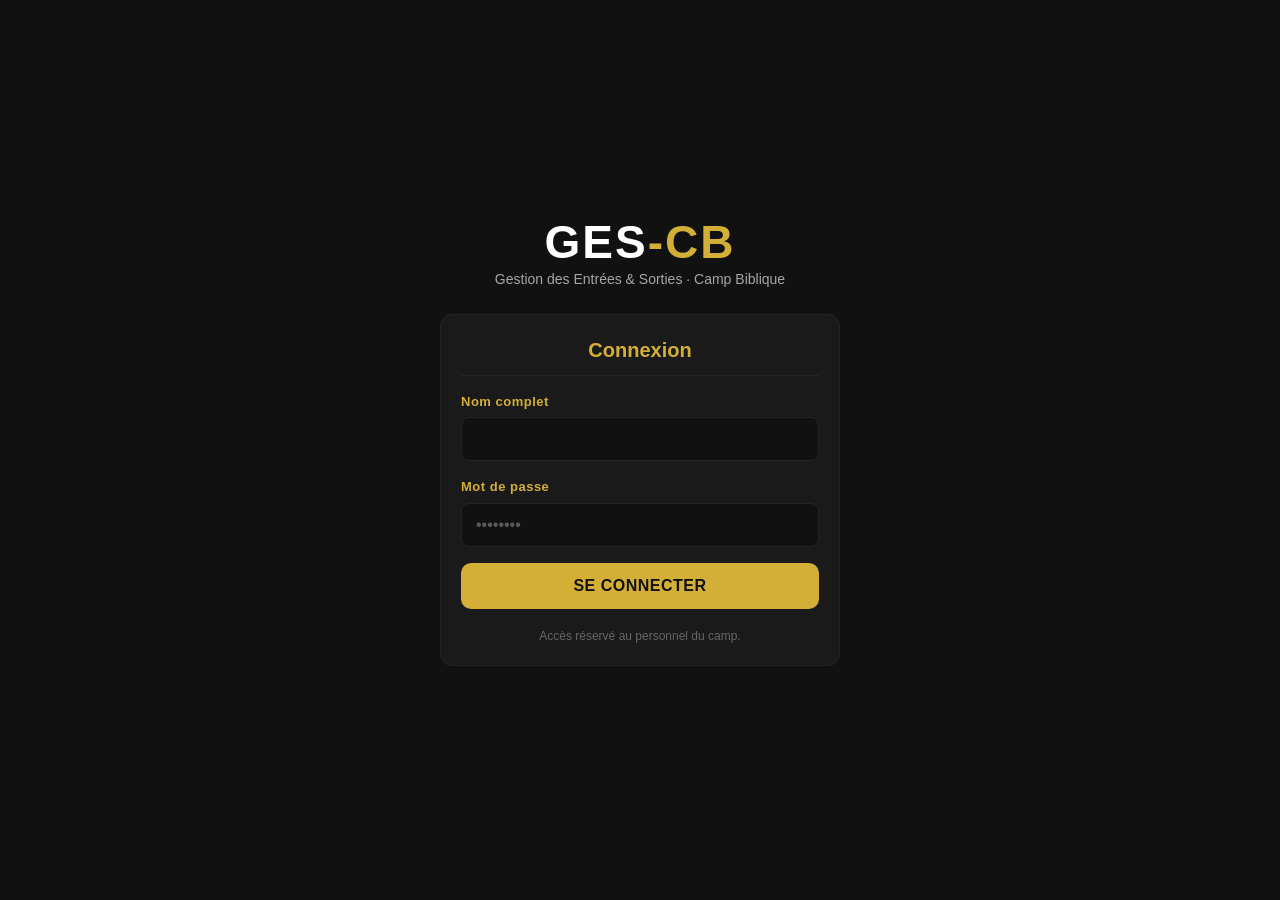
==== index.html @ 9dfbccb9 "first commit" ====
<!DOCTYPE html>
<html lang="fr">
<head>
  <meta charset="UTF-8" />
  <meta name="viewport" content="width=device-width, initial-scale=1.0" />
  <title>Connexion · GES-CB</title>
  <link rel="stylesheet" href="css/style.css" />
  <link rel="stylesheet" href="css/components.css" />
  <link rel="stylesheet" href="css/responsive.css" />
</head>
<body>
  <div class="page-connexion">
    <div class="logo">
      <div class="sigle">GES<span>-CB</span></div>
      <div class="sous-titre">Gestion des Entrées &amp; Sorties · Camp Biblique</div>
    </div>

    <div class="carte" style="width: min(94vw, 400px);">
      <h2 style="text-align:center;">Connexion</h2>

      <form id="form-connexion" autocomplete="off">
        <div class="form-groupe">
          <label class="champ-label" for="champ-nom">Nom complet</label>
          <input type="text" id="champ-nom" required />
        </div>

        <div class="form-groupe">
          <label class="champ-label" for="champ-mdp">Mot de passe</label>
          <input type="password" id="champ-mdp" placeholder="••••••••" required />
        </div>

        <button type="submit" class="btn">Se connecter</button>
      </form>

      <p id="msg-erreur" style="display:none; color:#FF8A8A; text-align:center; margin-top:12px; font-weight:700;">
        Nom ou mot de passe incorrect.
      </p>

      <p style="margin-top:18px; font-size:12px; color:#666; text-align:center;">
        Accès réservé au personnel du camp.
      </p>
    </div>
  </div>

  <script src="js/db.js"></script>
  <script src="js/auth.js"></script>
  <script src="js/ui.js"></script>
  <script>
    (function () {
      // Si deja connecte, aller direct au menu
      if (DB.estConnecte()) {
        window.location.replace("accueil.html");
        return;
      }

      document.getElementById("form-connexion").addEventListener("submit", function (e) {
        e.preventDefault();
        const nom = document.getElementById("champ-nom").value.trim();
        const mdp = document.getElementById("champ-mdp").value;

        const compte = AUTH.essayerConnexion(nom, mdp);
        if (compte) {
          window.location.replace("accueil.html");
        } else {
          document.getElementById("msg-erreur").style.display = "block";
          UI.toast("Nom ou mot de passe incorrect.", "erreur");
          UI.bip(false);
        }
      });
    })();
  </script>
</body>
</html>
---- css/style.css ----
:root {
  --noir: #111111;
  --noir-2: #1A1A1A;
  --noir-3: #242424;
  --or: #D4AF37;
  --or-fonce: #C5A059;
  --blanc: #FFFFFF;
  --texte: #F8F9FA;
  --texte-muet: #A6A6A6;
  --vert: #27AE60;
  --rouge: #E74C3C;
  --orange: #E67E22;
  --danger-bg: #3A1414;
}

* {
  margin: 0;
  padding: 0;
  box-sizing: border-box;
}

html, body {
  height: 100%;
}

body {
  font-family: "Segoe UI", "Roboto", Arial, sans-serif;
  background: var(--noir);
  color: var(--texte);
  min-height: 100vh;
  line-height: 1.5;
}

/* FLASH ECRAN POUR VALIDATION (idee 4) */
body.flash-sortie::after {
  content: "";
  position: fixed;
  inset: 0;
  background: rgba(39, 174, 96, 0.25);
  pointer-events: none;
  animation: flashFade 0.6s ease-out forwards;
  z-index: 9999;
}

body.flash-retour::after {
  content: "";
  position: fixed;
  inset: 0;
  background: rgba(231, 76, 60, 0.25);
  pointer-events: none;
  animation: flashFade 0.6s ease-out forwards;
  z-index: 9999;
}

@keyframes flashFade {
  from { opacity: 1; }
  to { opacity: 0; }
}

/* PAGE CONNEXION */
.page-connexion {
  min-height: 100vh;
  display: flex;
  flex-direction: column;
  align-items: center;
  justify-content: center;
  padding: 20px;
}

.logo {
  text-align: center;
  margin-bottom: 24px;
}

.logo .sigle {
  font-size: 46px;
  font-weight: 900;
  letter-spacing: 2px;
  color: var(--blanc);
  line-height: 1;
}

.logo .sigle span {
  color: var(--or);
}

.logo h1 {
  font-size: 26px;
  margin-top: 8px;
  letter-spacing: 1px;
}

.logo .sous-titre {
  color: var(--texte-muet);
  font-size: 14px;
  margin-top: 4px;
}

/* HORLOGE */
.horloge {
  font-family: "Consolas", monospace;
  font-size: 20px;
  color: var(--or);
  letter-spacing: 2px;
}

/* HEADER + NAVIGATION */
.topbar {
  background: var(--noir-2);
  border-bottom: 2px solid var(--or);
  padding: 12px 16px;
  display: flex;
  flex-wrap: wrap;
  align-items: center;
  justify-content: space-between;
  gap: 10px;
  position: sticky;
  top: 0;
  z-index: 100;
}

.topbar .titre {
  font-size: 18px;
  font-weight: 700;
}

.topbar .titre span {
  color: var(--or);
}

.topbar .utilisateur {
  font-size: 13px;
  color: var(--texte-muet);
}

.topbar .utilisateur strong {
  color: var(--or);
}

nav.menu {
  background: var(--noir-2);
  display: flex;
  flex-wrap: wrap;
  gap: 6px;
  padding: 10px 16px;
  border-bottom: 1px solid var(--noir-3);
}

nav.menu a {
  color: var(--texte);
  text-decoration: none;
  padding: 8px 16px;
  border-radius: 6px;
  font-size: 14px;
  font-weight: 600;
  border: 1px solid transparent;
  transition: all 0.15s;
}

nav.menu a:hover {
  background: var(--noir-3);
  color: var(--or);
}

nav.menu a.active {
  background: var(--or);
  color: var(--noir);
}

.conteneur {
  max-width: 1100px;
  margin: 0 auto;
  padding: 20px 16px 60px;
}

/* ALERTE SORTIE LONGUE (idee 2) */
.alerte-longue {
  background: var(--danger-bg);
  border: 2px solid var(--rouge);
  color: #FFB3B3;
  border-radius: 10px;
  padding: 12px 16px;
  margin-bottom: 12px;
  font-weight: 700;
  display: flex;
  align-items: center;
  gap: 10px;
  animation: clignote 1.2s infinite;
}

@keyframes clignote {
  0%, 100% { box-shadow: 0 0 0 0 rgba(231, 76, 60, 0.5); }
  50% { box-shadow: 0 0 18px 4px rgba(231, 76, 60, 0.4); }
}

/* CARTES MENU ACCUEIL */
.psaume {
  background: var(--noir-2);
  border: 2px solid var(--or);
  border-radius: 12px;
  padding: 18px 22px;
  text-align: center;
  margin: 18px auto 0;
  max-width: 640px;
}

.psaume-titre {
  color: var(--or);
  font-weight: 800;
  letter-spacing: 1.5px;
  text-transform: uppercase;
  font-size: 13px;
  margin-bottom: 8px;
}

.psaume-texte {
  font-size: 18px;
  font-style: italic;
  line-height: 1.6;
}

.psaume-ref {
  color: var(--texte-muet);
  font-size: 14px;
  margin-top: 10px;
}

@media (max-width: 768px) {
  .psaume-texte {
    font-size: 16px;
  }
}


.grille-menu {
  display: grid;
  grid-template-columns: repeat(auto-fit, minmax(240px, 1fr));
  gap: 16px;
  margin-top: 20px;
}

.carte-menu {
  background: var(--noir-2);
  border: 1px solid var(--noir-3);
  border-radius: 12px;
  padding: 24px;
  text-align: center;
  text-decoration: none;
  color: var(--texte);
  transition: all 0.15s;
}

.carte-menu:hover {
  border-color: var(--or);
  transform: translateY(-3px);
}

.carte-menu .icone {
  font-size: 36px;
  margin-bottom: 10px;
}

.carte-menu h3 {
  color: var(--or);
  font-size: 18px;
}

.carte-menu p {
  color: var(--texte-muet);
  font-size: 13px;
  margin-top: 6px;
}
---- css/components.css ----
/* ====== FORMULAIRES ====== */
.form-groupe {
  margin-bottom: 16px;
}

label.champ-label {
  display: block;
  font-size: 13px;
  font-weight: 700;
  color: var(--or);
  margin-bottom: 6px;
  letter-spacing: 0.5px;
}

input[type="text"],
input[type="password"],
input[type="tel"],
input[type="search"],
select,
textarea {
  width: 100%;
  background: var(--noir);
  border: 1px solid var(--noir-3);
  color: var(--blanc);
  border-radius: 8px;
  padding: 12px 14px;
  font-size: 16px;
  outline: none;
  transition: border-color 0.15s;
}

input:focus,
select:focus,
textarea:focus {
  border-color: var(--or);
}

::placeholder {
  color: #5A5A5A;
}

/* ====== BOUTONS ====== */
.btn {
  display: inline-flex;
  align-items: center;
  justify-content: center;
  gap: 8px;
  background: var(--or);
  color: var(--noir);
  border: none;
  border-radius: 10px;
  padding: 14px 22px;
  font-size: 16px;
  font-weight: 800;
  cursor: pointer;
  transition: all 0.15s;
  width: 100%;
  text-transform: uppercase;
  letter-spacing: 0.5px;
}

.btn:hover {
  background: var(--or-fonce);
  transform: translateY(-1px);
}

.btn:active {
  transform: scale(0.98);
}

.btn:disabled {
  background: #3A3A3A;
  color: #777;
  cursor: not-allowed;
  transform: none;
}

.btn-gris {
  background: var(--noir-3);
  color: var(--texte);
}

.btn-gris:hover {
  background: #333;
  color: var(--or);
}

.btn-danger {
  background: var(--rouge);
  color: var(--blanc);
}

.btn-danger:hover {
  background: #C0392B;
}

.btn-vert {
  background: var(--vert);
  color: var(--blanc);
}

.btn-vert:hover {
  background: #1E8449;
}

.btn-petit {
  padding: 8px 14px;
  font-size: 13px;
  border-radius: 8px;
  width: auto;
}

.btn-deconnexion {
  background: transparent;
  border: 1px solid var(--rouge);
  color: var(--rouge);
  padding: 6px 12px;
  font-size: 13px;
  border-radius: 8px;
  cursor: pointer;
  width: auto;
}

.btn-deconnexion:hover {
  background: var(--rouge);
  color: var(--blanc);
}

/* ====== CARTES / PANNEAUX ====== */
.carte {
  background: var(--noir-2);
  border: 1px solid var(--noir-3);
  border-radius: 12px;
  padding: 20px;
  margin-bottom: 16px;
}

.carte h2 {
  color: var(--or);
  font-size: 20px;
  margin-bottom: 16px;
  border-bottom: 1px solid var(--noir-3);
  padding-bottom: 10px;
}

.carte h3 {
  color: var(--or);
  font-size: 16px;
  margin-bottom: 12px;
}

.deux-colonnes {
  display: grid;
  grid-template-columns: 1fr 1fr;
  gap: 16px;
}

@media (max-width: 800px) {
  .deux-colonnes {
    grid-template-columns: 1fr;
  }
}

/* ====== GRILLE NOMS / INITIALES (agents) ====== */
.grille-personnes {
  display: grid;
  grid-template-columns: repeat(auto-fill, minmax(150px, 1fr));
  gap: 12px;
  margin: 12px 0;
}

.carte-personne {
  background: var(--noir);
  border: 2px solid var(--noir-3);
  border-radius: 10px;
  padding: 12px;
  text-align: center;
  cursor: pointer;
  transition: all 0.12s;
  user-select: none;
}

.carte-personne:hover {
  border-color: var(--or);
}

.carte-personne.selectionnee {
  background: var(--noir-3);
  border-color: var(--or);
  box-shadow: 0 0 12px rgba(212, 175, 55, 0.35);
}

.carte-personne .initiale {
  display: block;
  font-size: 22px;
  font-weight: 900;
  color: var(--or);
}

.carte-personne .nom {
  display: block;
  font-size: 13px;
  color: var(--texte);
  margin-top: 4px;
  word-break: break-word;
}

.carte-personne .role {
  display: block;
  font-size: 11px;
  color: var(--texte-muet);
  margin-top: 2px;
}

.carte-personne.dehors {
  border-color: var(--rouge);
}

.carte-personne.dehors .initiale {
  color: var(--rouge);
}

/* ====== TABLEAUX ====== */
.tableau-enveloppe {
  overflow-x: auto;
}

table.tableau {
  width: 100%;
  border-collapse: collapse;
  background: var(--noir);
  border-radius: 10px;
  overflow: hidden;
}

table.tableau th {
  background: var(--noir-3);
  color: var(--or);
  text-align: left;
  padding: 10px 12px;
  font-size: 13px;
  text-transform: uppercase;
  letter-spacing: 0.5px;
  white-space: nowrap;
}

table.tableau td {
  padding: 10px 12px;
  border-top: 1px solid var(--noir-3);
  font-size: 14px;
  vertical-align: middle;
}

.badge {
  display: inline-block;
  padding: 4px 10px;
  border-radius: 20px;
  font-size: 12px;
  font-weight: 800;
}

.badge-vert {
  background: rgba(39, 174, 96, 0.15);
  color: var(--vert);
  border: 1px solid var(--vert);
}

.badge-rouge {
  background: rgba(231, 76, 60, 0.15);
  color: var(--rouge);
  border: 1px solid var(--rouge);
}

.badge-orange {
  background: rgba(230, 126, 34, 0.15);
  color: var(--orange);
  border: 1px solid var(--orange);
}

/* ====== STATISTIQUES ====== */
.grille-stats {
  display: grid;
  grid-template-columns: repeat(auto-fit, minmax(200px, 1fr));
  gap: 14px;
  margin-bottom: 20px;
}

.carte-stat {
  background: var(--noir-2);
  border: 1px solid var(--noir-3);
  border-radius: 12px;
  padding: 18px;
  text-align: center;
}

.carte-stat .valeur {
  font-size: 40px;
  font-weight: 900;
  color: var(--or);
}

.carte-stat .libelle {
  font-size: 13px;
  color: var(--texte-muet);
  margin-top: 4px;
  text-transform: uppercase;
  letter-spacing: 0.5px;
}

.carte-stat.danger .valeur {
  color: var(--rouge);
}

/* ====== TOAST ====== */
#zone-toast {
  position: fixed;
  bottom: 20px;
  left: 50%;
  transform: translateX(-50%);
  z-index: 10000;
  display: flex;
  flex-direction: column;
  gap: 8px;
  width: min(92vw, 420px);
}

.toast {
  background: var(--noir-2);
  border: 2px solid var(--or);
  color: var(--texte);
  padding: 12px 16px;
  border-radius: 10px;
  font-weight: 700;
  text-align: center;
  box-shadow: 0 6px 20px rgba(0, 0, 0, 0.6);
  animation: toastIn 0.25s ease-out;
}

.toast.erreur {
  border-color: var(--rouge);
  color: #FFB3B3;
}

.toast.ok {
  border-color: var(--vert);
}

@keyframes toastIn {
  from { opacity: 0; transform: translateY(12px); }
  to { opacity: 1; transform: translateY(0); }
}

/* ====== MODALE (historique, idees 3) ====== */
.modale-fond {
  position: fixed;
  inset: 0;
  background: rgba(0, 0, 0, 0.75);
  display: none;
  align-items: center;
  justify-content: center;
  z-index: 2000;
  padding: 16px;
}

.modale-fond.visible {
  display: flex;
}

.modale {
  background: var(--noir-2);
  border: 2px solid var(--or);
  border-radius: 12px;
  width: min(94vw, 640px);
  max-height: 85vh;
  overflow-y: auto;
  padding: 20px;
}

.modale h3 {
  color: var(--or);
  margin-bottom: 12px;
}

.modale .fermer {
  float: right;
  background: none;
  border: none;
  color: var(--rouge);
  font-size: 22px;
  cursor: pointer;
}

/* ====== BARRE RECHERCHE ====== */
.barre-recherche {
  position: relative;
  margin-bottom: 14px;
}

.barre-recherche input {
  padding-left: 40px;
  font-size: 17px;
}

.barre-recherche .loupe {
  position: absolute;
  left: 14px;
  top: 50%;
  transform: translateY(-50%);
  color: var(--or);
  font-size: 16px;
}

.suggestion {
  margin-top: 8px;
}

.suggestion .sug {
  display: inline-block;
  background: var(--noir-3);
  border: 1px solid var(--noir-3);
  color: var(--texte);
  border-radius: 20px;
  padding: 6px 14px;
  margin: 4px 4px 0 0;
  cursor: pointer;
  font-size: 13px;
}

.suggestion .sug:hover {
  border-color: var(--or);
  color: var(--or);
}

/* ====== RECAP SORTIE (bas de page) ====== */
.recap-zone {
  margin-top: 16px;
  padding: 16px;
  background: var(--noir);
  border: 1px dashed var(--or);
  border-radius: 10px;
  font-size: 14px;
  color: var(--texte);
  display: none;
}

.recap-zone.visible {
  display: block;
}

.recap-zone .ligne {
  display: flex;
  justify-content: space-between;
  padding: 4px 0;
  border-bottom: 1px solid var(--noir-3);
}

.recap-zone .ligne:last-child {
  border-bottom: none;
}

.recap-zone .label {
  color: var(--texte-muet);
}
---- css/responsive.css ----
/* ====== RESPONSIVE ====== */
@media (max-width: 768px) {
  .topbar {
    padding: 10px 12px;
  }

  .topbar .titre {
    font-size: 15px;
  }

  .horloge {
    font-size: 15px;
  }

  nav.menu a {
    padding: 10px 12px;
    font-size: 13px;
    flex: 1;
    text-align: center;
    min-width: 44%;
  }

  .grille-personnes {
    grid-template-columns: repeat(auto-fill, minmax(120px, 1fr));
    gap: 8px;
  }

  .carte-personne {
    padding: 10px 6px;
  }

  .carte-personne .initiale {
    font-size: 18px;
  }

  .btn {
    padding: 15px 14px;
    font-size: 15px;
  }

  .conteneur {
    padding: 14px 12px 80px;
  }

  .carte-stat .valeur {
    font-size: 32px;
  }
}

@media (max-width: 420px) {
  .grille-menu {
    grid-template-columns: 1fr;
  }

  .logo h1 {
    font-size: 21px;
  }
}

/* Orientation paysage smartphone : compact */
@media (max-width: 900px) and (orientation: landscape) {
  .topbar {
    position: static;
  }
}

/* Aides pour grand écran tactile */
@media (min-width: 1024px) {
  .btn {
    cursor: pointer;
  }
}
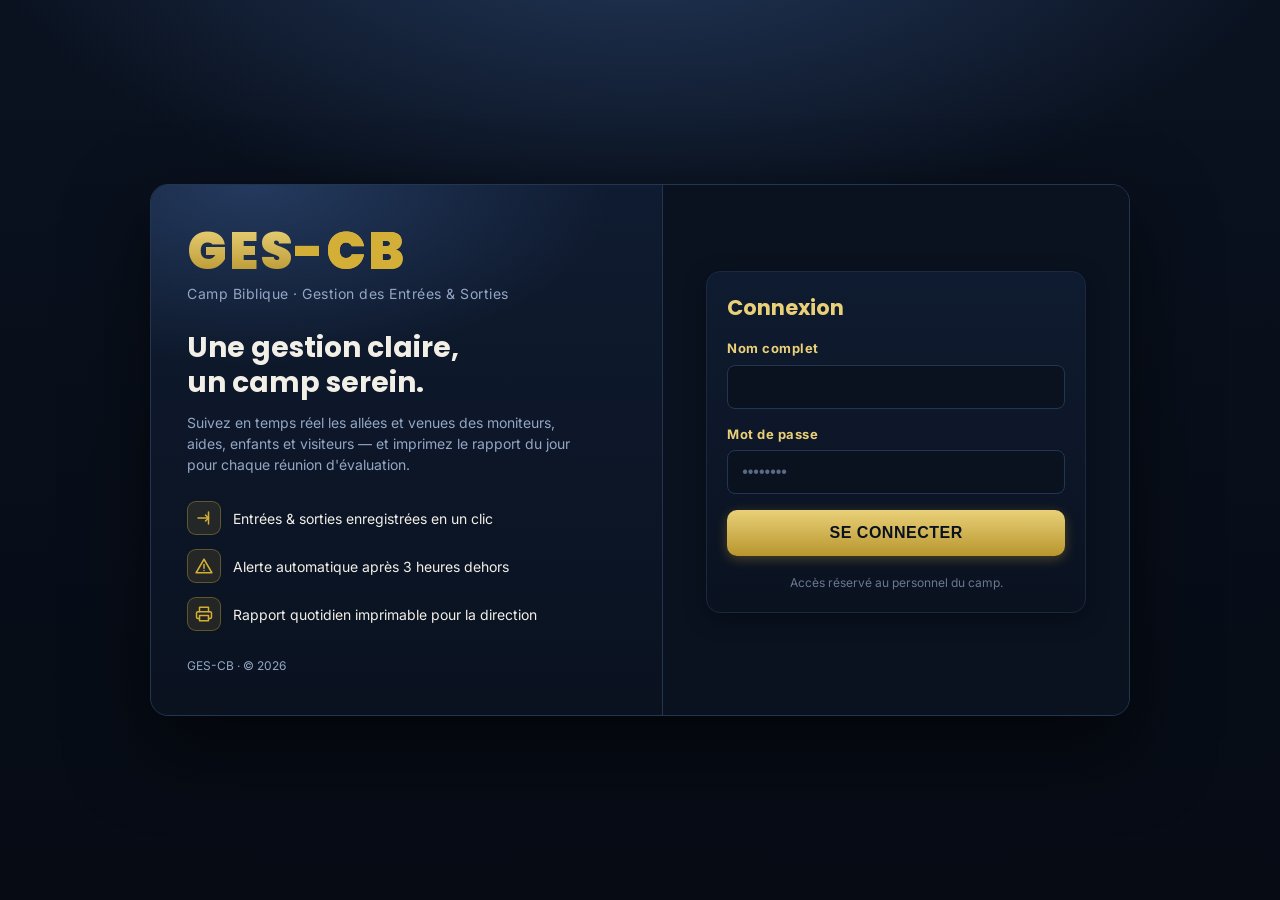
==== commit dc0bd59d: "Polices Poppins/Inter embarquees, icones SVG, connexion 2 panneaux, favicon, splash accueil" ====
--- a/index.html
+++ b/index.html
@@ -4,46 +4,86 @@
   <meta charset="UTF-8" />
   <meta name="viewport" content="width=device-width, initial-scale=1.0" />
   <title>Connexion · GES-CB</title>
+  <link rel="icon" href="favicon.svg" type="image/svg+xml" />
+  <link rel="stylesheet" href="css/fonts.css" />
   <link rel="stylesheet" href="css/style.css" />
   <link rel="stylesheet" href="css/components.css" />
   <link rel="stylesheet" href="css/responsive.css" />
 </head>
 <body>
   <div class="page-connexion">
-    <div class="logo">
-      <div class="sigle">GES<span>-CB</span></div>
-      <div class="sous-titre">Gestion des Entrées &amp; Sorties · Camp Biblique</div>
-    </div>
 
-    <div class="carte" style="width: min(94vw, 400px);">
-      <h2 style="text-align:center;">Connexion</h2>
+    <div class="panneau-connexion">
 
-      <form id="form-connexion" autocomplete="off">
-        <div class="form-groupe">
-          <label class="champ-label" for="champ-nom">Nom complet</label>
-          <input type="text" id="champ-nom" required />
+      <!-- PANNEAU GAUCHE : identité du camp -->
+      <div class="panneau-gauche">
+        <div class="logo">
+          <div class="sigle">GES<span>-CB</span></div>
+          <div class="sous-titre">Camp Biblique · Gestion des Entrées &amp; Sorties</div>
         </div>
 
-        <div class="form-groupe">
-          <label class="champ-label" for="champ-mdp">Mot de passe</label>
-          <input type="password" id="champ-mdp" placeholder="••••••••" required />
+        <div class="accroche">
+          <h1>Une gestion claire,<br />un camp serein.</h1>
+          <p>
+            Suivez en temps réel les allées et venues des moniteurs, aides,
+            enfants et visiteurs — et imprimez le rapport du jour pour chaque
+            réunion d'évaluation.
+          </p>
         </div>
 
-        <button type="submit" class="btn">Se connecter</button>
-      </form>
+        <ul class="points-forts">
+          <li>
+            <svg class="icone" width="20" height="20" viewBox="0 0 24 24" fill="none" stroke="currentColor" stroke-width="2" stroke-linecap="round" stroke-linejoin="round" aria-hidden="true"><path d="M14 8l4 4-4 4"/><path d="M4 12h14"/><path d="M18 4v16"/></svg>
+            Entrées &amp; sorties enregistrées en un clic
+          </li>
+          <li>
+            <svg class="icone" width="20" height="20" viewBox="0 0 24 24" fill="none" stroke="currentColor" stroke-width="2" stroke-linecap="round" stroke-linejoin="round" aria-hidden="true"><path d="M12 3 1.5 21h21z"/><path d="M12 10v5"/><path d="M12 18h.01"/></svg>
+            Alerte automatique après 3 heures dehors
+          </li>
+          <li>
+            <svg class="icone" width="20" height="20" viewBox="0 0 24 24" fill="none" stroke="currentColor" stroke-width="2" stroke-linecap="round" stroke-linejoin="round" aria-hidden="true"><path d="M6 9V3h12v6"/><path d="M6 18H4a2 2 0 0 1-2-2v-5a2 2 0 0 1 2-2h16a2 2 0 0 1 2 2v5a2 2 0 0 1-2 2h-2"/><path d="M6 14h12v7H6z"/></svg>
+            Rapport quotidien imprimable pour la direction
+          </li>
+        </ul>
 
-      <p id="msg-erreur" style="display:none; color:#FF8A8A; text-align:center; margin-top:12px; font-weight:700;">
-        Nom ou mot de passe incorrect.
-      </p>
+        <div class="pied-gauche">GES-CB · © 2026</div>
+      </div>
 
-      <p style="margin-top:18px; font-size:12px; color:#666; text-align:center;">
-        Accès réservé au personnel du camp.
-      </p>
+      <!-- PANNEAU DROIT : formulaire -->
+      <div class="panneau-droit">
+        <div class="carte connexion-carte">
+          <h2 style="text-align:center; border:none; padding-bottom:0;">Connexion</h2>
+
+          <form id="form-connexion" autocomplete="off">
+            <div class="form-groupe">
+              <label class="champ-label" for="champ-nom">Nom complet</label>
+              <input type="text" id="champ-nom" required />
+            </div>
+
+            <div class="form-groupe">
+              <label class="champ-label" for="champ-mdp">Mot de passe</label>
+              <input type="password" id="champ-mdp" placeholder="••••••••" required />
+            </div>
+
+            <button type="submit" class="btn">Se connecter</button>
+          </form>
+
+          <p id="msg-erreur" style="display:none; color:#FF8A8A; text-align:center; margin-top:12px; font-weight:700;">
+            Nom ou mot de passe incorrect.
+          </p>
+
+          <p style="margin-top:18px; font-size:12px; color:#6A7890; text-align:center;">
+            Accès réservé au personnel du camp.
+          </p>
+        </div>
+      </div>
+
     </div>
   </div>
 
   <script src="js/db.js"></script>
   <script src="js/auth.js"></script>
+  <script src="js/icons.js"></script>
   <script src="js/ui.js"></script>
   <script>
     (function () {
--- a/css/fonts.css
+++ b/css/fonts.css
@@ -0,0 +1,196 @@
+/* =====================================================
+   GES-CB — Polices embarquées (Poppins + Inter)
+   Fonctionne 100% hors-ligne (fichiers locaux).
+   ===================================================== */
+
+/* ----- Inter : texte courant ----- */
+@font-face {
+  font-family: "Inter";
+  font-style: normal;
+  font-weight: 400;
+  src: url("../fonts/inter-400-latin.woff2") format("woff2");
+  unicode-range: U+0000-00FF, U+0131, U+0152-0153, U+02BB-02BC, U+02C6, U+02DA,
+    U+02DC, U+2000-206F, U+2074, U+20AC, U+2122, U+2191, U+2193, U+2212, U+2215,
+    U+FEFF, U+FFFD;
+}
+
+@font-face {
+  font-family: "Inter";
+  font-style: normal;
+  font-weight: 400;
+  src: url("../fonts/inter-400-latin-ext.woff2") format("woff2");
+  unicode-range: U+0100-024F, U+0259, U+1E00-1EFF, U+2020, U+20A0-20AB,
+    U+20AD-20CF, U+2113, U+2C60-2C7F, U+A720-A7FF;
+}
+
+@font-face {
+  font-family: "Inter";
+  font-style: normal;
+  font-weight: 500;
+  src: url("../fonts/inter-500-latin.woff2") format("woff2");
+  unicode-range: U+0000-00FF, U+0131, U+0152-0153, U+02BB-02BC, U+02C6, U+02DA,
+    U+02DC, U+2000-206F, U+2074, U+20AC, U+2122, U+2191, U+2193, U+2212, U+2215,
+    U+FEFF, U+FFFD;
+}
+
+@font-face {
+  font-family: "Inter";
+  font-style: normal;
+  font-weight: 500;
+  src: url("../fonts/inter-500-latin-ext.woff2") format("woff2");
+  unicode-range: U+0100-024F, U+0259, U+1E00-1EFF, U+2020, U+20A0-20AB,
+    U+20AD-20CF, U+2113, U+2C60-2C7F, U+A720-A7FF;
+}
+
+@font-face {
+  font-family: "Inter";
+  font-style: normal;
+  font-weight: 600;
+  src: url("../fonts/inter-600-latin.woff2") format("woff2");
+  unicode-range: U+0000-00FF, U+0131, U+0152-0153, U+02BB-02BC, U+02C6, U+02DA,
+    U+02DC, U+2000-206F, U+2074, U+20AC, U+2122, U+2191, U+2193, U+2212, U+2215,
+    U+FEFF, U+FFFD;
+}
+
+@font-face {
+  font-family: "Inter";
+  font-style: normal;
+  font-weight: 600;
+  src: url("../fonts/inter-600-latin-ext.woff2") format("woff2");
+  unicode-range: U+0100-024F, U+0259, U+1E00-1EFF, U+2020, U+20A0-20AB,
+    U+20AD-20CF, U+2113, U+2C60-2C7F, U+A720-A7FF;
+}
+
+@font-face {
+  font-family: "Inter";
+  font-style: normal;
+  font-weight: 700;
+  src: url("../fonts/inter-700-latin.woff2") format("woff2");
+  unicode-range: U+0000-00FF, U+0131, U+0152-0153, U+02BB-02BC, U+02C6, U+02DA,
+    U+02DC, U+2000-206F, U+2074, U+20AC, U+2122, U+2191, U+2193, U+2212, U+2215,
+    U+FEFF, U+FFFD;
+}
+
+@font-face {
+  font-family: "Inter";
+  font-style: normal;
+  font-weight: 700;
+  src: url("../fonts/inter-700-latin-ext.woff2") format("woff2");
+  unicode-range: U+0100-024F, U+0259, U+1E00-1EFF, U+2020, U+20A0-20AB,
+    U+20AD-20CF, U+2113, U+2C60-2C7F, U+A720-A7FF;
+}
+
+/* ----- Poppins : titres ----- */
+@font-face {
+  font-family: "Poppins";
+  font-style: normal;
+  font-weight: 400;
+  src: url("../fonts/poppins-400-latin.woff2") format("woff2");
+  unicode-range: U+0000-00FF, U+0131, U+0152-0153, U+02BB-02BC, U+02C6, U+02DA,
+    U+02DC, U+2000-206F, U+2074, U+20AC, U+2122, U+2191, U+2193, U+2212, U+2215,
+    U+FEFF, U+FFFD;
+}
+
+@font-face {
+  font-family: "Poppins";
+  font-style: normal;
+  font-weight: 400;
+  src: url("../fonts/poppins-400-latin-ext.woff2") format("woff2");
+  unicode-range: U+0100-024F, U+0259, U+1E00-1EFF, U+2020, U+20A0-20AB,
+    U+20AD-20CF, U+2113, U+2C60-2C7F, U+A720-A7FF;
+}
+
+@font-face {
+  font-family: "Poppins";
+  font-style: normal;
+  font-weight: 500;
+  src: url("../fonts/poppins-500-latin.woff2") format("woff2");
+  unicode-range: U+0000-00FF, U+0131, U+0152-0153, U+02BB-02BC, U+02C6, U+02DA,
+    U+02DC, U+2000-206F, U+2074, U+20AC, U+2122, U+2191, U+2193, U+2212, U+2215,
+    U+FEFF, U+FFFD;
+}
+
+@font-face {
+  font-family: "Poppins";
+  font-style: normal;
+  font-weight: 500;
+  src: url("../fonts/poppins-500-latin-ext.woff2") format("woff2");
+  unicode-range: U+0100-024F, U+0259, U+1E00-1EFF, U+2020, U+20A0-20AB,
+    U+20AD-20CF, U+2113, U+2C60-2C7F, U+A720-A7FF;
+}
+
+@font-face {
+  font-family: "Poppins";
+  font-style: normal;
+  font-weight: 600;
+  src: url("../fonts/poppins-600-latin.woff2") format("woff2");
+  unicode-range: U+0000-00FF, U+0131, U+0152-0153, U+02BB-02BC, U+02C6, U+02DA,
+    U+02DC, U+2000-206F, U+2074, U+20AC, U+2122, U+2191, U+2193, U+2212, U+2215,
+    U+FEFF, U+FFFD;
+}
+
+@font-face {
+  font-family: "Poppins";
+  font-style: normal;
+  font-weight: 600;
+  src: url("../fonts/poppins-600-latin-ext.woff2") format("woff2");
+  unicode-range: U+0100-024F, U+0259, U+1E00-1EFF, U+2020, U+20A0-20AB,
+    U+20AD-20CF, U+2113, U+2C60-2C7F, U+A720-A7FF;
+}
+
+@font-face {
+  font-family: "Poppins";
+  font-style: normal;
+  font-weight: 700;
+  src: url("../fonts/poppins-700-latin.woff2") format("woff2");
+  unicode-range: U+0000-00FF, U+0131, U+0152-0153, U+02BB-02BC, U+02C6, U+02DA,
+    U+02DC, U+2000-206F, U+2074, U+20AC, U+2122, U+2191, U+2193, U+2212, U+2215,
+    U+FEFF, U+FFFD;
+}
+
+@font-face {
+  font-family: "Poppins";
+  font-style: normal;
+  font-weight: 700;
+  src: url("../fonts/poppins-700-latin-ext.woff2") format("woff2");
+  unicode-range: U+0100-024F, U+0259, U+1E00-1EFF, U+2020, U+20A0-20AB,
+    U+20AD-20CF, U+2113, U+2C60-2C7F, U+A720-A7FF;
+}
+
+@font-face {
+  font-family: "Poppins";
+  font-style: normal;
+  font-weight: 800;
+  src: url("../fonts/poppins-800-latin.woff2") format("woff2");
+  unicode-range: U+0000-00FF, U+0131, U+0152-0153, U+02BB-02BC, U+02C6, U+02DA,
+    U+02DC, U+2000-206F, U+2074, U+20AC, U+2122, U+2191, U+2193, U+2212, U+2215,
+    U+FEFF, U+FFFD;
+}
+
+@font-face {
+  font-family: "Poppins";
+  font-style: normal;
+  font-weight: 800;
+  src: url("../fonts/poppins-800-latin-ext.woff2") format("woff2");
+  unicode-range: U+0100-024F, U+0259, U+1E00-1EFF, U+2020, U+20A0-20AB,
+    U+20AD-20CF, U+2113, U+2C60-2C7F, U+A720-A7FF;
+}
+
+@font-face {
+  font-family: "Poppins";
+  font-style: normal;
+  font-weight: 900;
+  src: url("../fonts/poppins-900-latin.woff2") format("woff2");
+  unicode-range: U+0000-00FF, U+0131, U+0152-0153, U+02BB-02BC, U+02C6, U+02DA,
+    U+02DC, U+2000-206F, U+2074, U+20AC, U+2122, U+2191, U+2193, U+2212, U+2215,
+    U+FEFF, U+FFFD;
+}
+
+@font-face {
+  font-family: "Poppins";
+  font-style: normal;
+  font-weight: 900;
+  src: url("../fonts/poppins-900-latin-ext.woff2") format("woff2");
+  unicode-range: U+0100-024F, U+0259, U+1E00-1EFF, U+2020, U+20A0-20AB,
+    U+20AD-20CF, U+2113, U+2C60-2C7F, U+A720-A7FF;
+}
--- a/css/style.css
+++ b/css/style.css
@@ -1,16 +1,21 @@
 :root {
-  --noir: #111111;
-  --noir-2: #1A1A1A;
-  --noir-3: #242424;
+  /* Palette Royal — bleu nuit & or */
+  --bleu-nuit: #0A1220;
+  --bleu-nuit-2: #0F1B30;
+  --bleu-nuit-3: #182940;
+  --bleu-nuit-4: #223652;
   --or: #D4AF37;
-  --or-fonce: #C5A059;
+  --or-clair: #E9D078;
+  --or-fonce: #B8962E;
   --blanc: #FFFFFF;
-  --texte: #F8F9FA;
-  --texte-muet: #A6A6A6;
-  --vert: #27AE60;
+  --texte: #F2EFE7;
+  --texte-muet: #93A6C4;
+  --vert: #2ECC71;
   --rouge: #E74C3C;
   --orange: #E67E22;
   --danger-bg: #3A1414;
+  --serif: "Poppins", "Segoe UI", Arial, sans-serif;
+  --sans: "Inter", "Segoe UI", "Roboto", Arial, sans-serif;
 }
 
 * {
@@ -24,11 +29,55 @@
 }
 
 body {
-  font-family: "Segoe UI", "Roboto", Arial, sans-serif;
-  background: var(--noir);
+  font-family: var(--sans);
   color: var(--texte);
   min-height: 100vh;
   line-height: 1.5;
+  background:
+    radial-gradient(1100px 520px at 50% -10%, rgba(56, 88, 140, 0.55) 0%, transparent 60%),
+    linear-gradient(180deg, var(--bleu-nuit) 0%, #060B14 100%);
+  background-attachment: fixed;
+}
+
+/* Icône SVG générique : s'aligne sur le texte */
+.icone {
+  display: inline-block;
+  vertical-align: middle;
+  flex-shrink: 0;
+}
+
+::selection {
+  background: var(--or);
+  color: var(--bleu-nuit);
+}
+
+/* Barre de défilement */
+::-webkit-scrollbar {
+  width: 10px;
+  height: 10px;
+}
+
+::-webkit-scrollbar-track {
+  background: var(--bleu-nuit);
+}
+
+::-webkit-scrollbar-thumb {
+  background: var(--bleu-nuit-4);
+  border-radius: 6px;
+}
+
+::-webkit-scrollbar-thumb:hover {
+  background: var(--or-fonce);
+}
+
+/* Apparition douce des pages */
+body {
+  animation: apparition 0.4s ease-out;
+}
+
+@keyframes apparition {
+  from { opacity: 0; transform: translateY(6px); }
+  to { opacity: 1; transform: translateY(0); }
 }
 
 /* FLASH ECRAN POUR VALIDATION (idee 4) */
@@ -36,7 +85,7 @@
   content: "";
   position: fixed;
   inset: 0;
-  background: rgba(39, 174, 96, 0.25);
+  background: rgba(46, 204, 113, 0.28);
   pointer-events: none;
   animation: flashFade 0.6s ease-out forwards;
   z-index: 9999;
@@ -46,7 +95,7 @@
   content: "";
   position: fixed;
   inset: 0;
-  background: rgba(231, 76, 60, 0.25);
+  background: rgba(231, 76, 60, 0.28);
   pointer-events: none;
   animation: flashFade 0.6s ease-out forwards;
   z-index: 9999;
@@ -57,34 +106,145 @@
   to { opacity: 0; }
 }
 
-/* PAGE CONNEXION */
+/* PAGE CONNEXION — 2 panneaux */
 .page-connexion {
   min-height: 100vh;
   display: flex;
-  flex-direction: column;
   align-items: center;
   justify-content: center;
   padding: 20px;
 }
 
+.panneau-connexion {
+  display: grid;
+  grid-template-columns: 1.1fr 1fr;
+  width: min(980px, 96vw);
+  background: var(--bleu-nuit-2);
+  border: 1px solid var(--bleu-nuit-4);
+  border-radius: 18px;
+  overflow: hidden;
+  box-shadow: 0 30px 80px rgba(0, 0, 0, 0.6);
+}
+
+/* Panneau gauche : identité du camp */
+.panneau-gauche {
+  background:
+    radial-gradient(600px 300px at 20% 0%, rgba(56, 88, 140, 0.5) 0%, transparent 60%),
+    linear-gradient(180deg, var(--bleu-nuit-2), var(--bleu-nuit));
+  padding: 40px 36px;
+  display: flex;
+  flex-direction: column;
+  gap: 26px;
+  border-right: 1px solid var(--bleu-nuit-4);
+}
+
+.panneau-gauche .logo {
+  margin-bottom: 0;
+  text-align: left;
+}
+
+.panneau-gauche .sigle {
+  font-size: 44px;
+}
+
+.panneau-gauche .sous-titre {
+  font-size: 13px;
+}
+
+.panneau-gauche .accroche h1 {
+  font-family: var(--serif);
+  font-size: 28px;
+  line-height: 1.25;
+  font-weight: 700;
+}
+
+.panneau-gauche .accroche p {
+  color: var(--texte-muet);
+  font-size: 14px;
+  margin-top: 12px;
+  max-width: 44ch;
+}
+
+.points-forts {
+  list-style: none;
+  display: flex;
+  flex-direction: column;
+  gap: 14px;
+}
+
+.points-forts li {
+  display: flex;
+  align-items: center;
+  gap: 12px;
+  font-size: 14px;
+  color: var(--texte);
+}
+
+.points-forts .icone {
+  color: var(--or);
+  background: rgba(212, 175, 55, 0.12);
+  border: 1px solid rgba(212, 175, 55, 0.35);
+  border-radius: 9px;
+  padding: 7px;
+  width: 34px;
+  height: 34px;
+}
+
+.pied-gauche {
+  margin-top: auto;
+  font-size: 12px;
+  color: var(--texte-muet);
+}
+
+/* Panneau droit : formulaire */
+.panneau-droit {
+  display: flex;
+  align-items: center;
+  justify-content: center;
+  padding: 36px 32px;
+  background: var(--bleu-nuit);
+}
+
+.connexion-carte {
+  width: 100%;
+  max-width: 380px;
+  margin: 0;
+}
+
+@media (max-width: 820px) {
+  .panneau-connexion {
+    grid-template-columns: 1fr;
+  }
+
+  .panneau-gauche {
+    display: none;
+  }
+}
+
 .logo {
   text-align: center;
-  margin-bottom: 24px;
+  margin-bottom: 28px;
 }
 
 .logo .sigle {
-  font-size: 46px;
+  font-family: var(--serif);
+  font-size: 52px;
   font-weight: 900;
   letter-spacing: 2px;
-  color: var(--blanc);
+  color: var(--texte);
   line-height: 1;
+  background: linear-gradient(180deg, var(--or-clair), var(--or-fonce));
+  -webkit-background-clip: text;
+  background-clip: text;
+  -webkit-text-fill-color: transparent;
 }
 
 .logo .sigle span {
-  color: var(--or);
+  -webkit-text-fill-color: var(--or);
 }
 
 .logo h1 {
+  font-family: var(--serif);
   font-size: 26px;
   margin-top: 8px;
   letter-spacing: 1px;
@@ -93,20 +253,22 @@
 .logo .sous-titre {
   color: var(--texte-muet);
   font-size: 14px;
-  margin-top: 4px;
+  margin-top: 6px;
+  letter-spacing: 0.5px;
 }
 
 /* HORLOGE */
 .horloge {
   font-family: "Consolas", monospace;
   font-size: 20px;
-  color: var(--or);
+  color: var(--or-clair);
   letter-spacing: 2px;
+  text-shadow: 0 0 12px rgba(212, 175, 55, 0.35);
 }
 
 /* HEADER + NAVIGATION */
 .topbar {
-  background: var(--noir-2);
+  background: linear-gradient(180deg, rgba(24, 41, 64, 0.95), rgba(15, 27, 48, 0.97));
   border-bottom: 2px solid var(--or);
   padding: 12px 16px;
   display: flex;
@@ -117,11 +279,14 @@
   position: sticky;
   top: 0;
   z-index: 100;
+  box-shadow: 0 4px 18px rgba(0, 0, 0, 0.45);
 }
 
 .topbar .titre {
-  font-size: 18px;
+  font-family: var(--serif);
+  font-size: 19px;
   font-weight: 700;
+  letter-spacing: 0.5px;
 }
 
 .topbar .titre span {
@@ -134,37 +299,52 @@
 }
 
 .topbar .utilisateur strong {
-  color: var(--or);
+  color: var(--or-clair);
 }
 
 nav.menu {
-  background: var(--noir-2);
+  background: rgba(10, 18, 32, 0.92);
   display: flex;
   flex-wrap: wrap;
   gap: 6px;
   padding: 10px 16px;
-  border-bottom: 1px solid var(--noir-3);
+  border-bottom: 1px solid var(--bleu-nuit-3);
+  backdrop-filter: blur(4px);
 }
 
 nav.menu a {
   color: var(--texte);
   text-decoration: none;
   padding: 8px 16px;
-  border-radius: 6px;
+  border-radius: 8px;
   font-size: 14px;
   font-weight: 600;
   border: 1px solid transparent;
   transition: all 0.15s;
+  display: inline-flex;
+  align-items: center;
+  gap: 7px;
+}
+
+nav.menu a .icone {
+  color: var(--or);
+  transition: color 0.15s;
 }
 
 nav.menu a:hover {
-  background: var(--noir-3);
-  color: var(--or);
+  background: var(--bleu-nuit-3);
+  color: var(--or-clair);
 }
 
 nav.menu a.active {
-  background: var(--or);
-  color: var(--noir);
+  background: linear-gradient(180deg, var(--or-clair), var(--or-fonce));
+  color: var(--bleu-nuit);
+  font-weight: 800;
+  box-shadow: 0 2px 10px rgba(212, 175, 55, 0.35);
+}
+
+nav.menu a.active .icone {
+  color: var(--bleu-nuit);
 }
 
 .conteneur {
@@ -173,9 +353,45 @@
   padding: 20px 16px 60px;
 }
 
+/* EN-TÊTE DE PAGE (titre + sous-titre + icône) */
+.en-tete-page {
+  display: flex;
+  align-items: center;
+  gap: 16px;
+  padding: 6px 2px 20px;
+}
+
+.en-tete-page .en-tete-icone {
+  display: flex;
+  align-items: center;
+  justify-content: center;
+  width: 56px;
+  height: 56px;
+  border-radius: 14px;
+  background: linear-gradient(180deg, var(--bleu-nuit-3), var(--bleu-nuit-2));
+  border: 1px solid var(--bleu-nuit-4);
+  color: var(--or);
+  box-shadow: 0 8px 20px rgba(0, 0, 0, 0.35), inset 0 0 18px rgba(212, 175, 55, 0.06);
+  flex-shrink: 0;
+}
+
+.en-tete-page h1 {
+  font-family: var(--serif);
+  font-size: 28px;
+  font-weight: 700;
+  letter-spacing: 0.5px;
+  line-height: 1.2;
+}
+
+.en-tete-page p {
+  color: var(--texte-muet);
+  font-size: 14px;
+  margin-top: 3px;
+}
+
 /* ALERTE SORTIE LONGUE (idee 2) */
 .alerte-longue {
-  background: var(--danger-bg);
+  background: linear-gradient(180deg, #451616, var(--danger-bg));
   border: 2px solid var(--rouge);
   color: #FFB3B3;
   border-radius: 10px;
@@ -193,76 +409,197 @@
   50% { box-shadow: 0 0 18px 4px rgba(231, 76, 60, 0.4); }
 }
 
+/* SPLASH DE BIENVENUE (accueil) */
+.splash {
+  position: fixed;
+  inset: 0;
+  z-index: 9999;
+  display: flex;
+  flex-direction: column;
+  align-items: center;
+  justify-content: center;
+  gap: 16px;
+  background:
+    radial-gradient(700px 400px at 50% 0%, rgba(56, 88, 140, 0.6) 0%, transparent 65%),
+    linear-gradient(180deg, var(--bleu-nuit) 0%, #060B14 100%);
+  transition: opacity 0.55s ease;
+  cursor: pointer;
+}
+
+.splash.sortie {
+  opacity: 0;
+  pointer-events: none;
+}
+
+.splash-sigle {
+  font-family: var(--serif);
+  font-size: 60px;
+  font-weight: 900;
+  letter-spacing: 3px;
+  background: linear-gradient(180deg, var(--or-clair), var(--or-fonce));
+  -webkit-background-clip: text;
+  background-clip: text;
+  -webkit-text-fill-color: transparent;
+  animation: splashPulse 1.3s ease-in-out infinite;
+}
+
+.splash-sigle span {
+  -webkit-text-fill-color: var(--or);
+}
+
+@keyframes splashPulse {
+  0%, 100% { opacity: 1; text-shadow: 0 0 22px rgba(212, 175, 55, 0.4); }
+  50% { opacity: 0.85; text-shadow: 0 0 42px rgba(212, 175, 55, 0.85); }
+}
+
+.splash-ligne {
+  width: 130px;
+  height: 2px;
+  background: linear-gradient(90deg, transparent, var(--or), transparent);
+  animation: splashEtire 0.9s ease-out;
+}
+
+@keyframes splashEtire {
+  from { transform: scaleX(0); opacity: 0; }
+  to { transform: scaleX(1); opacity: 1; }
+}
+
+.splash-sous {
+  color: var(--texte-muet);
+  font-size: 15px;
+  letter-spacing: 4px;
+  text-transform: uppercase;
+}
+
+.splash-bienvenue {
+  color: var(--or-clair);
+  font-size: 14px;
+  letter-spacing: 2px;
+  animation: splashApparait 0.8s ease-out;
+}
+
+@keyframes splashApparait {
+  from { opacity: 0; transform: translateY(8px); }
+  to { opacity: 1; transform: translateY(0); }
+}
+
+/* Révélation du contenu après le splash */
+body.revele .en-tete-page,
+body.revele .psaume {
+  animation: monter 0.5s ease-out both;
+}
+
+body.revele .grille-menu .carte-menu.animer {
+  animation: monter 0.5s ease-out both;
+}
+
+@keyframes monter {
+  from { opacity: 0; transform: translateY(14px); }
+  to { opacity: 1; transform: translateY(0); }
+}
+
 /* CARTES MENU ACCUEIL */
 .psaume {
-  background: var(--noir-2);
+  background:
+    linear-gradient(180deg, rgba(24, 41, 64, 0.8), rgba(15, 27, 48, 0.9)),
+    radial-gradient(400px 120px at 50% 0%, rgba(212, 175, 55, 0.15), transparent 70%);
   border: 2px solid var(--or);
-  border-radius: 12px;
-  padding: 18px 22px;
+  border-radius: 14px;
+  padding: 22px 26px;
   text-align: center;
   margin: 18px auto 0;
   max-width: 640px;
+  box-shadow: 0 8px 30px rgba(0, 0, 0, 0.4), inset 0 0 40px rgba(212, 175, 55, 0.04);
 }
 
 .psaume-titre {
-  color: var(--or);
+  color: var(--or-clair);
   font-weight: 800;
-  letter-spacing: 1.5px;
+  letter-spacing: 2px;
   text-transform: uppercase;
   font-size: 13px;
-  margin-bottom: 8px;
+  margin-bottom: 10px;
 }
 
 .psaume-texte {
-  font-size: 18px;
+  font-family: var(--serif);
+  font-size: 20px;
   font-style: italic;
   line-height: 1.6;
+  color: var(--texte);
 }
 
 .psaume-ref {
-  color: var(--texte-muet);
+  color: var(--or);
   font-size: 14px;
-  margin-top: 10px;
+  margin-top: 12px;
+  letter-spacing: 0.5px;
 }
 
 @media (max-width: 768px) {
   .psaume-texte {
-    font-size: 16px;
+    font-size: 17px;
   }
 }
-
 
 .grille-menu {
   display: grid;
   grid-template-columns: repeat(auto-fit, minmax(240px, 1fr));
   gap: 16px;
-  margin-top: 20px;
+  margin-top: 24px;
 }
 
 .carte-menu {
-  background: var(--noir-2);
-  border: 1px solid var(--noir-3);
-  border-radius: 12px;
-  padding: 24px;
+  background: linear-gradient(180deg, var(--bleu-nuit-2), var(--bleu-nuit));
+  border: 1px solid var(--bleu-nuit-3);
+  border-radius: 14px;
+  padding: 26px 20px;
   text-align: center;
   text-decoration: none;
   color: var(--texte);
-  transition: all 0.15s;
+  transition: all 0.18s;
+  position: relative;
+  overflow: hidden;
+}
+
+.carte-menu::before {
+  content: "";
+  position: absolute;
+  top: 0;
+  left: 0;
+  right: 0;
+  height: 3px;
+  background: linear-gradient(90deg, transparent, var(--or), transparent);
+  opacity: 0;
+  transition: opacity 0.18s;
 }
 
 .carte-menu:hover {
   border-color: var(--or);
-  transform: translateY(-3px);
+  transform: translateY(-4px);
+  box-shadow: 0 12px 30px rgba(0, 0, 0, 0.5);
+}
+
+.carte-menu:hover::before {
+  opacity: 1;
 }
 
 .carte-menu .icone {
-  font-size: 36px;
-  margin-bottom: 10px;
+  font-size: 38px;
+  margin-bottom: 12px;
+  filter: drop-shadow(0 4px 10px rgba(0, 0, 0, 0.4));
+  color: var(--or);
+  display: flex;
+  align-items: center;
+  justify-content: center;
+  margin-left: auto;
+  margin-right: auto;
 }
 
 .carte-menu h3 {
-  color: var(--or);
-  font-size: 18px;
+  color: var(--or-clair);
+  font-family: var(--serif);
+  font-size: 19px;
 }
 
 .carte-menu p {
--- a/css/components.css
+++ b/css/components.css
@@ -1,3 +1,7 @@
+/* =====================================================
+   GES-CB — Composants · Thème Royal (nuit & or)
+   ===================================================== */
+
 /* ====== FORMULAIRES ====== */
 .form-groupe {
   margin-bottom: 16px;
@@ -7,7 +11,7 @@
   display: block;
   font-size: 13px;
   font-weight: 700;
-  color: var(--or);
+  color: var(--or-clair);
   margin-bottom: 6px;
   letter-spacing: 0.5px;
 }
@@ -19,24 +23,25 @@
 select,
 textarea {
   width: 100%;
-  background: var(--noir);
-  border: 1px solid var(--noir-3);
+  background: var(--bleu-nuit);
+  border: 1px solid var(--bleu-nuit-4);
   color: var(--blanc);
   border-radius: 8px;
   padding: 12px 14px;
   font-size: 16px;
   outline: none;
-  transition: border-color 0.15s;
+  transition: border-color 0.15s, box-shadow 0.15s;
 }
 
 input:focus,
 select:focus,
 textarea:focus {
   border-color: var(--or);
+  box-shadow: 0 0 0 3px rgba(212, 175, 55, 0.18);
 }
 
 ::placeholder {
-  color: #5A5A5A;
+  color: #5A6A85;
 }
 
 /* ====== BOUTONS ====== */
@@ -45,8 +50,8 @@
   align-items: center;
   justify-content: center;
   gap: 8px;
-  background: var(--or);
-  color: var(--noir);
+  background: linear-gradient(180deg, var(--or-clair), var(--or-fonce));
+  color: var(--bleu-nuit);
   border: none;
   border-radius: 10px;
   padding: 14px 22px;
@@ -57,50 +62,56 @@
   width: 100%;
   text-transform: uppercase;
   letter-spacing: 0.5px;
+  box-shadow: 0 3px 12px rgba(212, 175, 55, 0.3);
 }
 
 .btn:hover {
-  background: var(--or-fonce);
+  background: linear-gradient(180deg, #F0D789, #C7A63A);
   transform: translateY(-1px);
+  box-shadow: 0 6px 18px rgba(212, 175, 55, 0.45);
 }
 
 .btn:active {
-  transform: scale(0.98);
+  transform: scale(0.97);
 }
 
 .btn:disabled {
-  background: #3A3A3A;
-  color: #777;
+  background: var(--bleu-nuit-3);
+  color: #6A7890;
   cursor: not-allowed;
   transform: none;
+  box-shadow: none;
 }
 
 .btn-gris {
-  background: var(--noir-3);
+  background: var(--bleu-nuit-3);
   color: var(--texte);
+  box-shadow: none;
 }
 
 .btn-gris:hover {
-  background: #333;
-  color: var(--or);
+  background: var(--bleu-nuit-4);
+  color: var(--or-clair);
 }
 
 .btn-danger {
-  background: var(--rouge);
+  background: linear-gradient(180deg, #E94F3D, #C0392B);
   color: var(--blanc);
+  box-shadow: 0 3px 12px rgba(231, 76, 60, 0.3);
 }
 
 .btn-danger:hover {
-  background: #C0392B;
+  background: linear-gradient(180deg, #F25B49, #D04332);
 }
 
 .btn-vert {
-  background: var(--vert);
+  background: linear-gradient(180deg, #3BD581, #1E8449);
   color: var(--blanc);
+  box-shadow: 0 3px 12px rgba(46, 204, 113, 0.3);
 }
 
 .btn-vert:hover {
-  background: #1E8449;
+  background: linear-gradient(180deg, #48E08E, #22995A);
 }
 
 .btn-petit {
@@ -119,6 +130,7 @@
   border-radius: 8px;
   cursor: pointer;
   width: auto;
+  transition: all 0.15s;
 }
 
 .btn-deconnexion:hover {
@@ -128,24 +140,35 @@
 
 /* ====== CARTES / PANNEAUX ====== */
 .carte {
-  background: var(--noir-2);
-  border: 1px solid var(--noir-3);
-  border-radius: 12px;
+  background: linear-gradient(180deg, var(--bleu-nuit-2), var(--bleu-nuit));
+  border: 1px solid var(--bleu-nuit-3);
+  border-radius: 14px;
   padding: 20px;
   margin-bottom: 16px;
+  box-shadow: 0 6px 22px rgba(0, 0, 0, 0.35);
 }
 
 .carte h2 {
+  color: var(--or-clair);
+  font-family: var(--serif);
+  font-size: 21px;
+  margin-bottom: 16px;
+  border-bottom: 1px solid var(--bleu-nuit-4);
+  padding-bottom: 10px;
+  display: flex;
+  align-items: center;
+  gap: 9px;
+}
+
+.carte h2 .h2-icone {
   color: var(--or);
-  font-size: 20px;
-  margin-bottom: 16px;
-  border-bottom: 1px solid var(--noir-3);
-  padding-bottom: 10px;
+  margin-right: 2px;
 }
 
 .carte h3 {
-  color: var(--or);
-  font-size: 16px;
+  color: var(--or-clair);
+  font-family: var(--serif);
+  font-size: 17px;
   margin-bottom: 12px;
 }
 
@@ -161,65 +184,6 @@
   }
 }
 
-/* ====== GRILLE NOMS / INITIALES (agents) ====== */
-.grille-personnes {
-  display: grid;
-  grid-template-columns: repeat(auto-fill, minmax(150px, 1fr));
-  gap: 12px;
-  margin: 12px 0;
-}
-
-.carte-personne {
-  background: var(--noir);
-  border: 2px solid var(--noir-3);
-  border-radius: 10px;
-  padding: 12px;
-  text-align: center;
-  cursor: pointer;
-  transition: all 0.12s;
-  user-select: none;
-}
-
-.carte-personne:hover {
-  border-color: var(--or);
-}
-
-.carte-personne.selectionnee {
-  background: var(--noir-3);
-  border-color: var(--or);
-  box-shadow: 0 0 12px rgba(212, 175, 55, 0.35);
-}
-
-.carte-personne .initiale {
-  display: block;
-  font-size: 22px;
-  font-weight: 900;
-  color: var(--or);
-}
-
-.carte-personne .nom {
-  display: block;
-  font-size: 13px;
-  color: var(--texte);
-  margin-top: 4px;
-  word-break: break-word;
-}
-
-.carte-personne .role {
-  display: block;
-  font-size: 11px;
-  color: var(--texte-muet);
-  margin-top: 2px;
-}
-
-.carte-personne.dehors {
-  border-color: var(--rouge);
-}
-
-.carte-personne.dehors .initiale {
-  color: var(--rouge);
-}
-
 /* ====== TABLEAUX ====== */
 .tableau-enveloppe {
   overflow-x: auto;
@@ -228,26 +192,56 @@
 table.tableau {
   width: 100%;
   border-collapse: collapse;
-  background: var(--noir);
+  background: var(--bleu-nuit);
   border-radius: 10px;
   overflow: hidden;
+  border: 1px solid var(--bleu-nuit-3);
 }
 
 table.tableau th {
-  background: var(--noir-3);
-  color: var(--or);
+  background: linear-gradient(180deg, var(--bleu-nuit-4), var(--bleu-nuit-3));
+  color: var(--or-clair);
   text-align: left;
   padding: 10px 12px;
-  font-size: 13px;
+  font-size: 12px;
   text-transform: uppercase;
-  letter-spacing: 0.5px;
+  letter-spacing: 0.8px;
   white-space: nowrap;
 }
 
 table.tableau td {
   padding: 10px 12px;
-  border-top: 1px solid var(--noir-3);
+  border-top: 1px solid var(--bleu-nuit-3);
   font-size: 14px;
+  vertical-align: middle;
+}
+
+/* Lignes cliquables (sélection) */
+table.tableau tbody tr {
+  cursor: pointer;
+  transition: background 0.12s;
+}
+
+table.tableau tbody tr:hover {
+  background: var(--bleu-nuit-3);
+}
+
+table.tableau tbody tr.selectionnee {
+  background: var(--bleu-nuit-3);
+  box-shadow: inset 0 0 0 2px var(--or);
+}
+
+table.tableau tbody tr.ligne-dehors {
+  background: rgba(231, 76, 60, 0.1);
+}
+
+.badge-statut {
+  display: inline-block;
+  padding: 2px 8px;
+  border-radius: 20px;
+  font-size: 11px;
+  font-weight: 800;
+  margin-left: 8px;
   vertical-align: middle;
 }
 
@@ -260,7 +254,7 @@
 }
 
 .badge-vert {
-  background: rgba(39, 174, 96, 0.15);
+  background: rgba(46, 204, 113, 0.15);
   color: var(--vert);
   border: 1px solid var(--vert);
 }
@@ -280,35 +274,51 @@
 /* ====== STATISTIQUES ====== */
 .grille-stats {
   display: grid;
-  grid-template-columns: repeat(auto-fit, minmax(200px, 1fr));
+  grid-template-columns: repeat(auto-fit, minmax(180px, 1fr));
   gap: 14px;
   margin-bottom: 20px;
 }
 
 .carte-stat {
-  background: var(--noir-2);
-  border: 1px solid var(--noir-3);
-  border-radius: 12px;
-  padding: 18px;
+  background: linear-gradient(180deg, var(--bleu-nuit-2), var(--bleu-nuit));
+  border: 1px solid var(--bleu-nuit-3);
+  border-radius: 14px;
+  padding: 20px 14px;
   text-align: center;
+  position: relative;
+  overflow: hidden;
+  box-shadow: 0 6px 22px rgba(0, 0, 0, 0.35);
+}
+
+.carte-stat::before {
+  content: "";
+  position: absolute;
+  top: 0;
+  left: 0;
+  right: 0;
+  height: 3px;
+  background: linear-gradient(90deg, transparent, var(--or), transparent);
 }
 
 .carte-stat .valeur {
-  font-size: 40px;
+  font-family: var(--serif);
+  font-size: 44px;
   font-weight: 900;
-  color: var(--or);
+  color: var(--or-clair);
+  text-shadow: 0 0 20px rgba(212, 175, 55, 0.3);
 }
 
 .carte-stat .libelle {
-  font-size: 13px;
+  font-size: 12px;
   color: var(--texte-muet);
   margin-top: 4px;
   text-transform: uppercase;
-  letter-spacing: 0.5px;
+  letter-spacing: 0.8px;
 }
 
 .carte-stat.danger .valeur {
   color: var(--rouge);
+  text-shadow: 0 0 20px rgba(231, 76, 60, 0.3);
 }
 
 /* ====== TOAST ====== */
@@ -325,7 +335,7 @@
 }
 
 .toast {
-  background: var(--noir-2);
+  background: linear-gradient(180deg, var(--bleu-nuit-2), var(--bleu-nuit));
   border: 2px solid var(--or);
   color: var(--texte);
   padding: 12px 16px;
@@ -354,7 +364,8 @@
 .modale-fond {
   position: fixed;
   inset: 0;
-  background: rgba(0, 0, 0, 0.75);
+  background: rgba(4, 8, 16, 0.82);
+  backdrop-filter: blur(3px);
   display: none;
   align-items: center;
   justify-content: center;
@@ -367,18 +378,44 @@
 }
 
 .modale {
-  background: var(--noir-2);
+  background: linear-gradient(180deg, var(--bleu-nuit-2), var(--bleu-nuit));
   border: 2px solid var(--or);
-  border-radius: 12px;
+  border-radius: 14px;
   width: min(94vw, 640px);
   max-height: 85vh;
   overflow-y: auto;
   padding: 20px;
+  box-shadow: 0 20px 60px rgba(0, 0, 0, 0.6);
+  animation: modaleIn 0.2s ease-out;
+}
+
+@keyframes modaleIn {
+  from { opacity: 0; transform: scale(0.96) translateY(8px); }
+  to { opacity: 1; transform: scale(1) translateY(0); }
 }
 
 .modale h3 {
-  color: var(--or);
+  color: var(--or-clair);
+  font-family: var(--serif);
   margin-bottom: 12px;
+}
+
+.modale .details-personne {
+  color: var(--texte-muet);
+  font-size: 13px;
+  margin-bottom: 12px;
+  padding: 10px 12px;
+  background: var(--bleu-nuit);
+  border: 1px solid var(--bleu-nuit-3);
+  border-radius: 8px;
+}
+
+.modale .details-personne span {
+  margin-right: 14px;
+}
+
+.modale .details-personne strong {
+  color: var(--or-clair);
 }
 
 .modale .fermer {
@@ -407,7 +444,10 @@
   top: 50%;
   transform: translateY(-50%);
   color: var(--or);
-  font-size: 16px;
+  display: flex;
+  align-items: center;
+  justify-content: center;
+  pointer-events: none;
 }
 
 .suggestion {
@@ -416,26 +456,27 @@
 
 .suggestion .sug {
   display: inline-block;
-  background: var(--noir-3);
-  border: 1px solid var(--noir-3);
+  background: var(--bleu-nuit-3);
+  border: 1px solid var(--bleu-nuit-3);
   color: var(--texte);
   border-radius: 20px;
   padding: 6px 14px;
   margin: 4px 4px 0 0;
   cursor: pointer;
   font-size: 13px;
+  transition: all 0.12s;
 }
 
 .suggestion .sug:hover {
   border-color: var(--or);
-  color: var(--or);
+  color: var(--or-clair);
 }
 
 /* ====== RECAP SORTIE (bas de page) ====== */
 .recap-zone {
   margin-top: 16px;
   padding: 16px;
-  background: var(--noir);
+  background: var(--bleu-nuit);
   border: 1px dashed var(--or);
   border-radius: 10px;
   font-size: 14px;
@@ -451,7 +492,7 @@
   display: flex;
   justify-content: space-between;
   padding: 4px 0;
-  border-bottom: 1px solid var(--noir-3);
+  border-bottom: 1px solid var(--bleu-nuit-3);
 }
 
 .recap-zone .ligne:last-child {
--- a/css/responsive.css
+++ b/css/responsive.css
@@ -18,19 +18,6 @@
     flex: 1;
     text-align: center;
     min-width: 44%;
-  }
-
-  .grille-personnes {
-    grid-template-columns: repeat(auto-fill, minmax(120px, 1fr));
-    gap: 8px;
-  }
-
-  .carte-personne {
-    padding: 10px 6px;
-  }
-
-  .carte-personne .initiale {
-    font-size: 18px;
   }
 
   .btn {
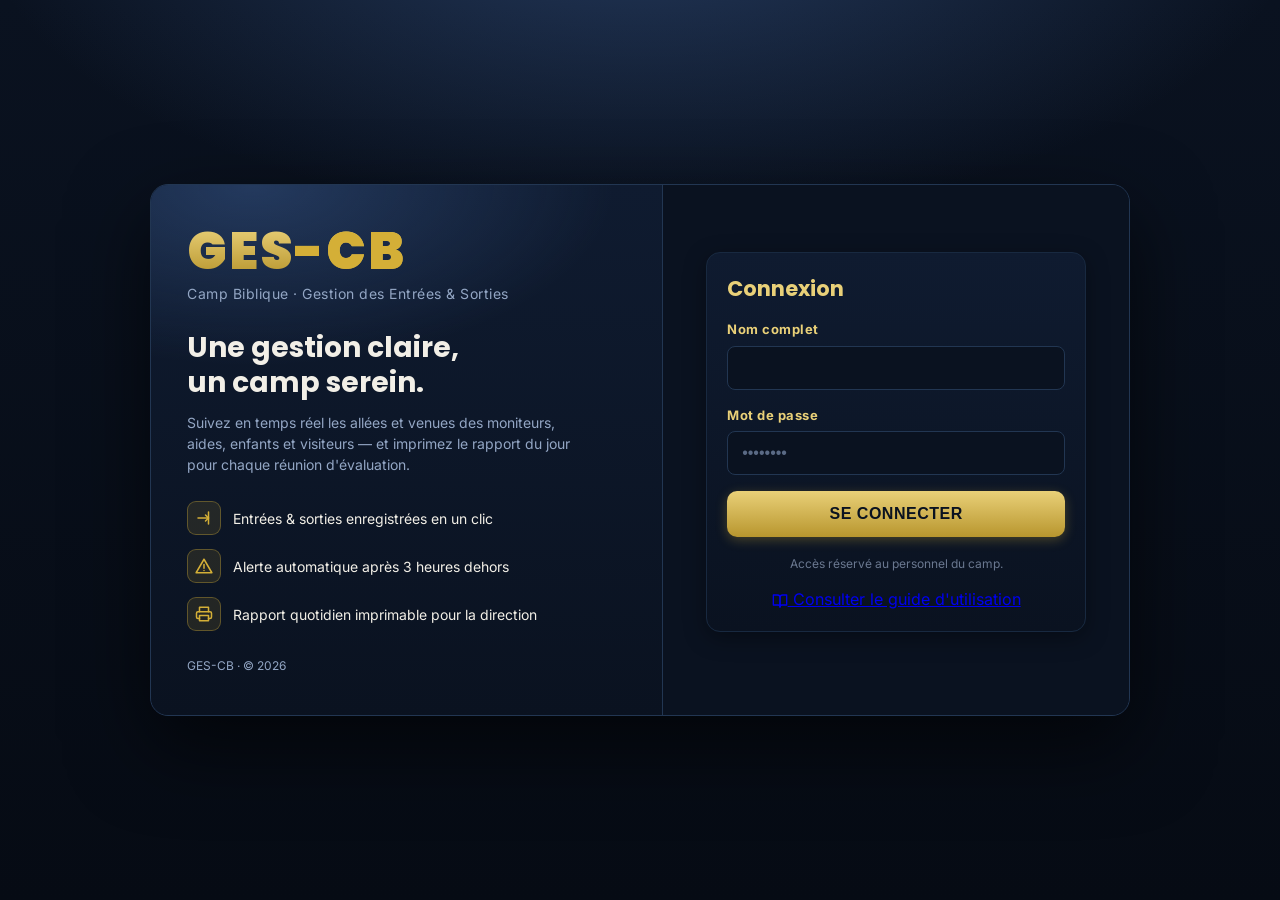
==== commit 55ebe962: "Mode demonstration : guide diaporama (10 diapos, auto 5 s, navigation manuelle) pour former les nouv" ====
--- a/index.html
+++ b/index.html
@@ -5,6 +5,12 @@
   <meta name="viewport" content="width=device-width, initial-scale=1.0" />
   <title>Connexion · GES-CB</title>
   <link rel="icon" href="favicon.svg" type="image/svg+xml" />
+  <link rel="manifest" href="manifest.webmanifest" />
+  <meta name="theme-color" content="#0F1B30" />
+  <link rel="apple-touch-icon" href="apple-touch-icon.png" />
+  <meta name="apple-mobile-web-app-capable" content="yes" />
+  <meta name="apple-mobile-web-app-status-bar-style" content="black-translucent" />
+  <meta name="apple-mobile-web-app-title" content="GES-CB" />
   <link rel="stylesheet" href="css/fonts.css" />
   <link rel="stylesheet" href="css/style.css" />
   <link rel="stylesheet" href="css/components.css" />
@@ -75,6 +81,13 @@
           <p style="margin-top:18px; font-size:12px; color:#6A7890; text-align:center;">
             Accès réservé au personnel du camp.
           </p>
+
+          <p style="margin-top:14px; text-align:center;">
+            <a class="lien-guide" href="guide.html">
+              <svg class="icone" width="16" height="16" viewBox="0 0 24 24" fill="none" stroke="currentColor" stroke-width="2" stroke-linecap="round" stroke-linejoin="round" aria-hidden="true"><path d="M2 3h6a4 4 0 0 1 4 4v14a3 3 0 0 0-3-3H2z"/><path d="M22 3h-6a4 4 0 0 0-4 4v14a3 3 0 0 1 3-3h7z"/></svg>
+              Consulter le guide d'utilisation
+            </a>
+          </p>
         </div>
       </div>
 
@@ -109,5 +122,12 @@
       });
     })();
   </script>
+  <script>
+    if ("serviceWorker" in navigator) {
+      window.addEventListener("load", function () {
+        navigator.serviceWorker.register("sw.js").catch(function () {});
+      });
+    }
+  </script>
 </body>
 </html>
--- a/css/style.css
+++ b/css/style.css
@@ -1,5 +1,5 @@
-:root {
-  /* Palette Royal — bleu nuit & or */
+﻿:root {
+  /* Palette Royal â€” bleu nuit & or */
   --bleu-nuit: #0A1220;
   --bleu-nuit-2: #0F1B30;
   --bleu-nuit-3: #182940;
@@ -39,7 +39,7 @@
   background-attachment: fixed;
 }
 
-/* Icône SVG générique : s'aligne sur le texte */
+/* IcÃ´ne SVG gÃ©nÃ©rique : s'aligne sur le texte */
 .icone {
   display: inline-block;
   vertical-align: middle;
@@ -51,7 +51,7 @@
   color: var(--bleu-nuit);
 }
 
-/* Barre de défilement */
+/* Barre de dÃ©filement */
 ::-webkit-scrollbar {
   width: 10px;
   height: 10px;
@@ -84,7 +84,10 @@
 body.flash-sortie::after {
   content: "";
   position: fixed;
-  inset: 0;
+  top: 0;
+  left: 0;
+  right: 0;
+  bottom: 0;
   background: rgba(46, 204, 113, 0.28);
   pointer-events: none;
   animation: flashFade 0.6s ease-out forwards;
@@ -94,7 +97,10 @@
 body.flash-retour::after {
   content: "";
   position: fixed;
-  inset: 0;
+  top: 0;
+  left: 0;
+  right: 0;
+  bottom: 0;
   background: rgba(231, 76, 60, 0.28);
   pointer-events: none;
   animation: flashFade 0.6s ease-out forwards;
@@ -106,7 +112,7 @@
   to { opacity: 0; }
 }
 
-/* PAGE CONNEXION — 2 panneaux */
+/* PAGE CONNEXION â€” 2 panneaux */
 .page-connexion {
   min-height: 100vh;
   display: flex;
@@ -126,7 +132,7 @@
   box-shadow: 0 30px 80px rgba(0, 0, 0, 0.6);
 }
 
-/* Panneau gauche : identité du camp */
+/* Panneau gauche : identitÃ© du camp */
 .panneau-gauche {
   background:
     radial-gradient(600px 300px at 20% 0%, rgba(56, 88, 140, 0.5) 0%, transparent 60%),
@@ -266,94 +272,221 @@
   text-shadow: 0 0 12px rgba(212, 175, 55, 0.35);
 }
 
-/* HEADER + NAVIGATION */
-.topbar {
-  background: linear-gradient(180deg, rgba(24, 41, 64, 0.95), rgba(15, 27, 48, 0.97));
-  border-bottom: 2px solid var(--or);
-  padding: 12px 16px;
-  display: flex;
-  flex-wrap: wrap;
-  align-items: center;
-  justify-content: space-between;
-  gap: 10px;
-  position: sticky;
+/* HEADER + NAVIGATION â€” SIDEBAR (menu latÃ©ral) */
+.burger {
+  position: fixed;
+  top: 14px;
+  left: 14px;
+  z-index: 1100;
+  display: none;
+  align-items: center;
+  justify-content: center;
+  width: 42px;
+  height: 42px;
+  background: linear-gradient(180deg, var(--bleu-nuit-3), var(--bleu-nuit));
+  border: 1px solid var(--bleu-nuit-4);
+  color: var(--or-clair);
+  border-radius: 10px;
+  cursor: pointer;
+  box-shadow: 0 3px 12px rgba(0, 0, 0, 0.45);
+}
+
+.sidebar {
+  position: fixed;
   top: 0;
-  z-index: 100;
-  box-shadow: 0 4px 18px rgba(0, 0, 0, 0.45);
-}
-
-.topbar .titre {
+  left: 0;
+  bottom: 0;
+  width: 250px;
+  z-index: 1000;
+  display: flex;
+  flex-direction: column;
+  background:
+    radial-gradient(420px 300px at 50% 0%, rgba(56, 88, 140, 0.35) 0%, transparent 60%),
+    linear-gradient(180deg, rgba(15, 27, 48, 0.98), rgba(8, 14, 26, 0.99));
+  border-right: 2px solid var(--or);
+  box-shadow: 4px 0 24px rgba(0, 0, 0, 0.5);
+  overflow-y: auto;
+  animation: sidebarEntree 0.45s cubic-bezier(0.22, 1, 0.36, 1) both;
+}
+
+@keyframes sidebarEntree {
+  from { opacity: 0; transform: translateX(-30px); }
+  to { opacity: 1; transform: translateX(0); }
+}
+
+.sidebar-logo {
   font-family: var(--serif);
-  font-size: 19px;
-  font-weight: 700;
+  font-size: 22px;
+  font-weight: 800;
   letter-spacing: 0.5px;
-}
-
-.topbar .titre span {
+  color: var(--texte);
+  padding: 22px 20px 18px;
+  border-bottom: 1px solid var(--bleu-nuit-3);
+  display: flex;
+  flex-direction: column;
+  gap: 2px;
+  line-height: 1.2;
+  opacity: 0;
+  animation: logoEntree 0.5s cubic-bezier(0.34, 1.3, 0.64, 1) 0.15s both;
+}
+
+@keyframes logoEntree {
+  from { opacity: 0; transform: translateX(-14px); }
+  to { opacity: 1; transform: translateX(0); }
+}
+
+.sidebar-logo::before {
+  content: "";
+  display: block;
+  width: 0;
+  height: 3px;
+  border-radius: 3px;
+  background: linear-gradient(90deg, var(--or), var(--or-clair), var(--or));
+  margin-bottom: 10px;
+  animation: traitOr 0.55s ease-out 0.35s forwards;
+}
+
+@keyframes traitOr {
+  to { width: 46px; }
+}
+
+.sidebar-logo span {
   color: var(--or);
 }
 
-.topbar .utilisateur {
-  font-size: 13px;
+.sidebar-logo small {
+  font-size: 11px;
+  font-weight: 600;
+  letter-spacing: 3px;
+  text-transform: uppercase;
   color: var(--texte-muet);
-}
-
-.topbar .utilisateur strong {
-  color: var(--or-clair);
-}
-
-nav.menu {
-  background: rgba(10, 18, 32, 0.92);
-  display: flex;
-  flex-wrap: wrap;
+  font-family: var(--sans);
+}
+
+.sidebar nav.menu {
+  display: flex;
+  flex-direction: column;
   gap: 6px;
-  padding: 10px 16px;
-  border-bottom: 1px solid var(--bleu-nuit-3);
-  backdrop-filter: blur(4px);
-}
-
-nav.menu a {
+  padding: 14px 12px;
+  flex: 1;
+}
+
+.sidebar nav.menu a {
   color: var(--texte);
   text-decoration: none;
-  padding: 8px 16px;
-  border-radius: 8px;
+  padding: 12px 14px;
+  border-radius: 10px;
   font-size: 14px;
   font-weight: 600;
   border: 1px solid transparent;
-  transition: all 0.15s;
-  display: inline-flex;
-  align-items: center;
-  gap: 7px;
-}
-
-nav.menu a .icone {
+  border-left: 3px solid transparent;
+  transition: all 0.2s;
+  display: flex;
+  align-items: center;
+  gap: 10px;
+  opacity: 0;
+  position: relative;
+  animation: menuEntree 0.55s cubic-bezier(0.22, 1.1, 0.36, 1) both;
+}
+
+@keyframes menuEntree {
+  from { opacity: 0; transform: translateX(-22px); }
+  to { opacity: 1; transform: translateX(0); }
+}
+
+.sidebar nav.menu a .icone {
   color: var(--or);
-  transition: color 0.15s;
-}
-
-nav.menu a:hover {
+  transition: all 0.2s;
+}
+
+.sidebar nav.menu a:hover {
   background: var(--bleu-nuit-3);
   color: var(--or-clair);
-}
-
-nav.menu a.active {
-  background: linear-gradient(180deg, var(--or-clair), var(--or-fonce));
-  color: var(--bleu-nuit);
+  transform: translateX(3px);
+  border-left-color: var(--or);
+}
+
+.sidebar nav.menu a:hover .icone {
+  color: var(--or-clair);
+  transform: scale(1.12);
+}
+
+.sidebar nav.menu a.active {
+  background: linear-gradient(90deg, rgba(212, 175, 55, 0.16), rgba(212, 175, 55, 0.04));
+  color: var(--or-clair);
   font-weight: 800;
-  box-shadow: 0 2px 10px rgba(212, 175, 55, 0.35);
-}
-
-nav.menu a.active .icone {
-  color: var(--bleu-nuit);
+  border-left: 3px solid var(--or);
+  box-shadow: inset 0 0 0 1px rgba(212, 175, 55, 0.25);
+}
+
+.sidebar nav.menu a.active .icone {
+  color: var(--or-clair);
+}
+
+.sidebar nav.menu a.active::after {
+  content: "";
+  position: absolute;
+  right: 12px;
+  top: 50%;
+  width: 6px;
+  height: 6px;
+  margin-top: -3px;
+  border-radius: 50%;
+  background: var(--or);
+  box-shadow: 0 0 8px rgba(212, 175, 55, 0.8);
+  animation: pointActive 0.8s ease-out 1.05s both;
+}
+
+@keyframes pointActive {
+  from { opacity: 0; transform: scale(0.2); }
+  to { opacity: 1; transform: scale(1); }
+}
+
+.sidebar-pied {
+  padding: 16px 20px;
+  border-top: 1px solid var(--bleu-nuit-3);
+  display: flex;
+  flex-direction: column;
+  gap: 10px;
+  opacity: 0;
+  animation: piedEntree 0.5s ease-out 0.55s both;
+}
+
+@keyframes piedEntree {
+  from { opacity: 0; transform: translateY(12px); }
+  to { opacity: 1; transform: translateY(0); }
+}
+
+.sidebar-pied .utilisateur {
+  display: flex;
+  flex-direction: column;
+  gap: 4px;
+  font-size: 12px;
+  color: var(--texte-muet);
+}
+
+.sidebar-pied .utilisateur strong {
+  color: var(--or-clair);
+  font-size: 13px;
+}
+
+.sidebar-pied .btn-deconnexion {
+  align-self: flex-start;
+  margin-top: 4px;
+}
+
+/* Fond sombre derriÃ¨re la sidebar (mobile) */
+.sidebar-fond {
+  display: none;
 }
 
 .conteneur {
   max-width: 1100px;
-  margin: 0 auto;
-  padding: 20px 16px 60px;
-}
-
-/* EN-TÊTE DE PAGE (titre + sous-titre + icône) */
+  margin-left: 250px;
+  padding: 24px 20px 60px;
+}
+
+/* EN-TÃŠTE DE PAGE (titre + sous-titre + icÃ´ne) */
 .en-tete-page {
   display: flex;
   align-items: center;
@@ -412,17 +545,20 @@
 /* SPLASH DE BIENVENUE (accueil) */
 .splash {
   position: fixed;
-  inset: 0;
+  top: 0;
+  left: 0;
+  right: 0;
+  bottom: 0;
   z-index: 9999;
   display: flex;
   flex-direction: column;
   align-items: center;
   justify-content: center;
-  gap: 16px;
+  gap: 18px;
   background:
     radial-gradient(700px 400px at 50% 0%, rgba(56, 88, 140, 0.6) 0%, transparent 65%),
     linear-gradient(180deg, var(--bleu-nuit) 0%, #060B14 100%);
-  transition: opacity 0.55s ease;
+  transition: opacity 0.6s ease;
   cursor: pointer;
 }
 
@@ -433,30 +569,35 @@
 
 .splash-sigle {
   font-family: var(--serif);
-  font-size: 60px;
+  font-size: 64px;
   font-weight: 900;
   letter-spacing: 3px;
   background: linear-gradient(180deg, var(--or-clair), var(--or-fonce));
   -webkit-background-clip: text;
   background-clip: text;
   -webkit-text-fill-color: transparent;
-  animation: splashPulse 1.3s ease-in-out infinite;
+  animation: splashZoom 0.9s cubic-bezier(0.34, 1.56, 0.64, 1) both, splashPulse 1.6s ease-in-out 0.5s infinite;
 }
 
 .splash-sigle span {
   -webkit-text-fill-color: var(--or);
 }
 
+@keyframes splashZoom {
+  from { opacity: 0; transform: scale(0.6); letter-spacing: 12px; }
+  to { opacity: 1; transform: scale(1); letter-spacing: 3px; }
+}
+
 @keyframes splashPulse {
-  0%, 100% { opacity: 1; text-shadow: 0 0 22px rgba(212, 175, 55, 0.4); }
-  50% { opacity: 0.85; text-shadow: 0 0 42px rgba(212, 175, 55, 0.85); }
+  0%, 100% { filter: drop-shadow(0 0 14px rgba(212, 175, 55, 0.35)); }
+  50% { filter: drop-shadow(0 0 34px rgba(212, 175, 55, 0.85)); }
 }
 
 .splash-ligne {
-  width: 130px;
+  width: 160px;
   height: 2px;
   background: linear-gradient(90deg, transparent, var(--or), transparent);
-  animation: splashEtire 0.9s ease-out;
+  animation: splashEtire 1s ease-out 0.3s both;
 }
 
 @keyframes splashEtire {
@@ -466,36 +607,37 @@
 
 .splash-sous {
   color: var(--texte-muet);
+  font-size: 16px;
+  letter-spacing: 5px;
+  text-transform: uppercase;
+  animation: splashFondu 0.9s ease-out 0.5s both;
+}
+
+.splash-bienvenue {
+  color: var(--or-clair);
   font-size: 15px;
-  letter-spacing: 4px;
-  text-transform: uppercase;
-}
-
-.splash-bienvenue {
-  color: var(--or-clair);
-  font-size: 14px;
-  letter-spacing: 2px;
-  animation: splashApparait 0.8s ease-out;
-}
-
-@keyframes splashApparait {
-  from { opacity: 0; transform: translateY(8px); }
+  letter-spacing: 3px;
+  animation: splashFondu 0.9s ease-out 0.7s both;
+}
+
+@keyframes splashFondu {
+  from { opacity: 0; transform: translateY(12px); }
   to { opacity: 1; transform: translateY(0); }
 }
 
-/* Révélation du contenu après le splash */
+/* RÃ©vÃ©lation du contenu aprÃ¨s le splash */
 body.revele .en-tete-page,
 body.revele .psaume {
-  animation: monter 0.5s ease-out both;
+  animation: monter 0.6s ease-out both;
 }
 
 body.revele .grille-menu .carte-menu.animer {
-  animation: monter 0.5s ease-out both;
+  animation: monter 0.6s cubic-bezier(0.34, 1.3, 0.64, 1) both;
 }
 
 @keyframes monter {
-  from { opacity: 0; transform: translateY(14px); }
-  to { opacity: 1; transform: translateY(0); }
+  from { opacity: 0; transform: translateY(26px) scale(0.97); }
+  to { opacity: 1; transform: translateY(0) scale(1); }
 }
 
 /* CARTES MENU ACCUEIL */
@@ -607,3 +749,4 @@
   font-size: 13px;
   margin-top: 6px;
 }
+
--- a/css/components.css
+++ b/css/components.css
@@ -20,6 +20,7 @@
 input[type="password"],
 input[type="tel"],
 input[type="search"],
+input[type="date"],
 select,
 textarea {
   width: 100%;
@@ -165,6 +166,121 @@
   margin-right: 2px;
 }
 
+/* ----- Barre de choix de date (historique par jour) ----- */
+.barre-date {
+  display: flex;
+  flex-wrap: wrap;
+  align-items: flex-end;
+  justify-content: space-between;
+  gap: 10px;
+  margin-bottom: 16px;
+}
+
+.barre-date h2 {
+  margin-bottom: 0;
+}
+
+.controle-date {
+  display: flex;
+  align-items: center;
+  gap: 8px;
+  flex-wrap: wrap;
+}
+
+.controle-date input[type="date"] {
+  width: auto;
+  padding: 9px 12px;
+  font-size: 14px;
+  color-scheme: dark;
+}
+
+.controle-date .libelle-date {
+  font-size: 14px;
+  color: #A6B4CE;
+  margin-right: 4px;
+}
+
+/* ----- Rappel de sauvegarde (accueil) ----- */
+.rappel-sauvegarde {
+  display: flex;
+  align-items: center;
+  gap: 12px;
+  background: linear-gradient(180deg, rgba(212, 175, 55, 0.12), rgba(212, 175, 55, 0.05));
+  border: 1px solid rgba(212, 175, 55, 0.35);
+  border-radius: 12px;
+  padding: 12px 16px;
+  margin-bottom: 16px;
+  color: var(--blanc);
+}
+
+.rappel-sauvegarde .rappel-icone {
+  display: flex;
+  align-items: center;
+  justify-content: center;
+  width: 34px;
+  height: 34px;
+  flex: 0 0 34px;
+  border-radius: 50%;
+  background: rgba(212, 175, 55, 0.18);
+  color: var(--or);
+}
+
+.rappel-sauvegarde .rappel-texte {
+  flex: 1;
+  font-size: 14px;
+  display: flex;
+  flex-direction: column;
+  gap: 2px;
+}
+
+.rappel-sauvegarde .rappel-texte span {
+  color: #A6B4CE;
+}
+
+/* ----- Graphiques (tableau de bord) ----- */
+.zone-chart {
+  min-width: 0;
+}
+
+.zone-chart svg {
+  display: block;
+}
+
+.anneau-flex {
+  display: flex;
+  align-items: center;
+  gap: 22px;
+  flex-wrap: wrap;
+}
+
+.legende {
+  display: flex;
+  flex-direction: column;
+  gap: 9px;
+  flex: 1;
+  min-width: 170px;
+}
+
+.legende-item {
+  display: flex;
+  align-items: center;
+  gap: 9px;
+  font-size: 14px;
+  color: #D6DFF0;
+}
+
+.legende-item .pastille {
+  width: 12px;
+  height: 12px;
+  border-radius: 3px;
+  flex: 0 0 12px;
+}
+
+.legende-item strong {
+  margin-left: auto;
+  color: var(--or-clair);
+}
+
 .carte h3 {
   color: var(--or-clair);
   font-family: var(--serif);
@@ -175,6 +291,13 @@
 .deux-colonnes {
   display: grid;
   grid-template-columns: 1fr 1fr;
+  gap: 16px;
+}
+
+/* Cartes empilées en pleine largeur (Moniteurs / Aides) */
+.colonnes-empilees {
+  display: flex;
+  flex-direction: column;
   gap: 16px;
 }
 
@@ -363,7 +486,10 @@
 /* ====== MODALE (historique, idees 3) ====== */
 .modale-fond {
   position: fixed;
-  inset: 0;
+  top: 0;
+  left: 0;
+  right: 0;
+  bottom: 0;
   background: rgba(4, 8, 16, 0.82);
   backdrop-filter: blur(3px);
   display: none;
--- a/css/responsive.css
+++ b/css/responsive.css
@@ -1,32 +1,42 @@
 /* ====== RESPONSIVE ====== */
+
+/* Tablettes et mobiles : sidebar cachée, menu coulissant */
 @media (max-width: 768px) {
-  .topbar {
-    padding: 10px 12px;
+  .burger {
+    display: flex;
   }
 
-  .topbar .titre {
-    font-size: 15px;
+  .sidebar {
+    transform: translateX(-100%);
+    transition: transform 0.28s ease;
+    box-shadow: none;
+    animation: none;
   }
 
-  .horloge {
-    font-size: 15px;
+  body.menu-ouvert .sidebar {
+    transform: translateX(0);
+    box-shadow: 0 0 40px rgba(0, 0, 0, 0.6);
   }
 
-  nav.menu a {
-    padding: 10px 12px;
-    font-size: 13px;
-    flex: 1;
-    text-align: center;
-    min-width: 44%;
+  body.menu-ouvert .sidebar-fond {
+    display: block;
+    position: fixed;
+    top: 0;
+    left: 0;
+    right: 0;
+    bottom: 0;
+    z-index: 999;
+    background: rgba(2, 5, 10, 0.65);
+  }
+
+  .conteneur {
+    margin-left: 0;
+    padding: 70px 12px 80px;
   }
 
   .btn {
     padding: 15px 14px;
     font-size: 15px;
-  }
-
-  .conteneur {
-    padding: 14px 12px 80px;
   }
 
   .carte-stat .valeur {
@@ -44,13 +54,6 @@
   }
 }
 
-/* Orientation paysage smartphone : compact */
-@media (max-width: 900px) and (orientation: landscape) {
-  .topbar {
-    position: static;
-  }
-}
-
 /* Aides pour grand écran tactile */
 @media (min-width: 1024px) {
   .btn {
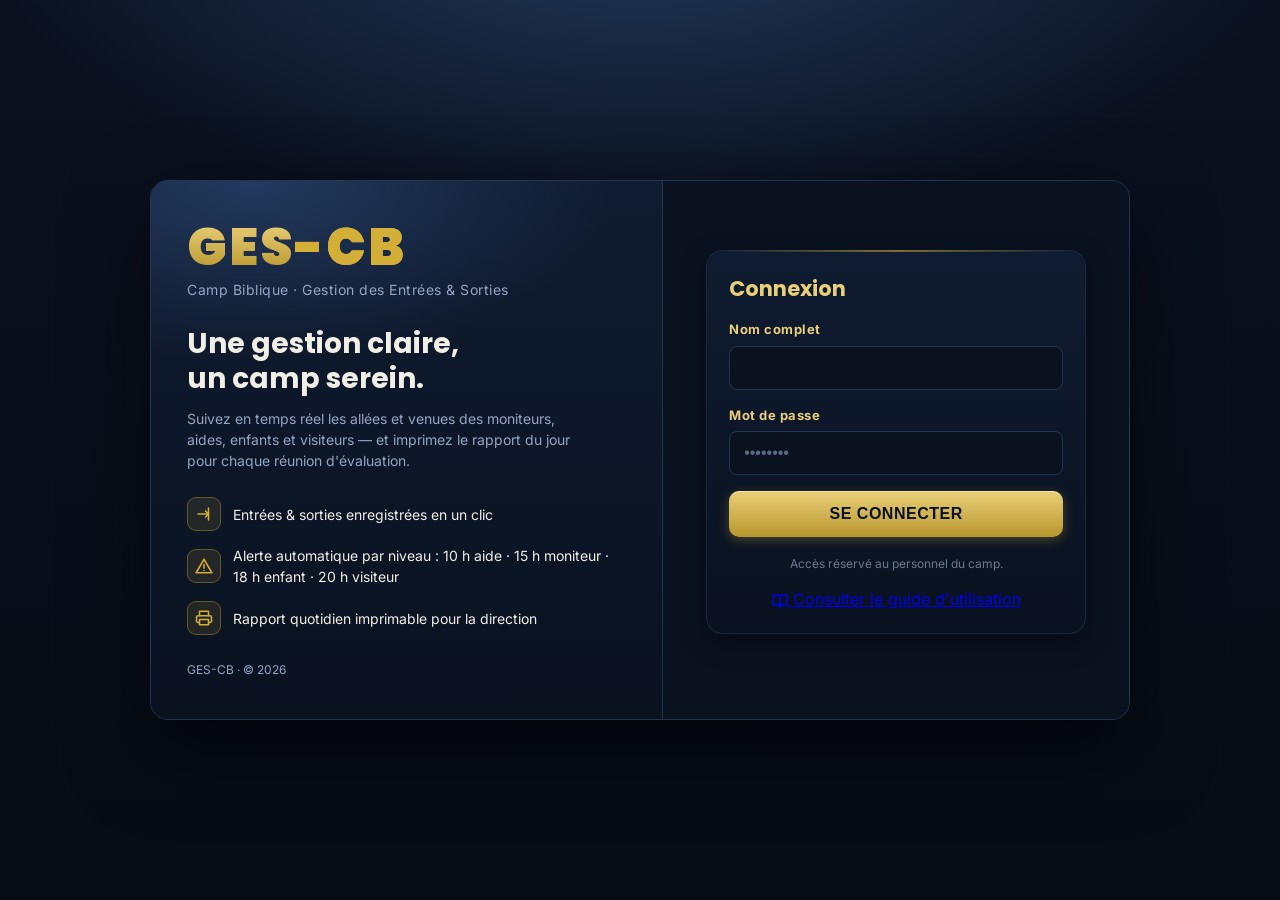
==== commit c73a058f: "Gestion du personnel (ajout/suppression), statut externe/interne des enfants, enregistrement manuel " ====
--- a/index.html
+++ b/index.html
@@ -44,7 +44,7 @@
           </li>
           <li>
             <svg class="icone" width="20" height="20" viewBox="0 0 24 24" fill="none" stroke="currentColor" stroke-width="2" stroke-linecap="round" stroke-linejoin="round" aria-hidden="true"><path d="M12 3 1.5 21h21z"/><path d="M12 10v5"/><path d="M12 18h.01"/></svg>
-            Alerte automatique après 3 heures dehors
+            Alerte automatique par niveau : 10 h aide · 15 h moniteur · 18 h enfant · 20 h visiteur
           </li>
           <li>
             <svg class="icone" width="20" height="20" viewBox="0 0 24 24" fill="none" stroke="currentColor" stroke-width="2" stroke-linecap="round" stroke-linejoin="round" aria-hidden="true"><path d="M6 9V3h12v6"/><path d="M6 18H4a2 2 0 0 1-2-2v-5a2 2 0 0 1 2-2h16a2 2 0 0 1 2 2v5a2 2 0 0 1-2 2h-2"/><path d="M6 14h12v7H6z"/></svg>
--- a/css/style.css
+++ b/css/style.css
@@ -301,12 +301,21 @@
   display: flex;
   flex-direction: column;
   background:
-    radial-gradient(420px 300px at 50% 0%, rgba(56, 88, 140, 0.35) 0%, transparent 60%),
+    radial-gradient(500px 220px at 50% 100%, rgba(212, 175, 55, 0.09) 0%, transparent 60%),
+    radial-gradient(420px 300px at 50% 0%, rgba(56, 88, 140, 0.4) 0%, transparent 60%),
     linear-gradient(180deg, rgba(15, 27, 48, 0.98), rgba(8, 14, 26, 0.99));
   border-right: 2px solid var(--or);
-  box-shadow: 4px 0 24px rgba(0, 0, 0, 0.5);
+  box-shadow: 4px 0 30px rgba(0, 0, 0, 0.55);
   overflow-y: auto;
   animation: sidebarEntree 0.45s cubic-bezier(0.22, 1, 0.36, 1) both;
+}
+
+.sidebar::-webkit-scrollbar {
+  width: 6px;
+}
+
+.sidebar::-webkit-scrollbar-thumb {
+  background: var(--bleu-nuit-4);
 }
 
 @keyframes sidebarEntree {
@@ -367,8 +376,30 @@
   display: flex;
   flex-direction: column;
   gap: 6px;
-  padding: 14px 12px;
+  padding: 12px 12px 14px;
   flex: 1;
+}
+
+/* Titres de sections dans le menu */
+.sidebar nav.menu .menu-titre {
+  font-size: 10.5px;
+  font-weight: 800;
+  letter-spacing: 2.5px;
+  text-transform: uppercase;
+  color: rgba(147, 166, 196, 0.78);
+  padding: 14px 14px 4px;
+  display: flex;
+  align-items: center;
+  gap: 8px;
+  opacity: 0;
+  animation: menuEntree 0.5s ease-out both;
+}
+
+.sidebar nav.menu .menu-titre::after {
+  content: "";
+  flex: 1;
+  height: 1px;
+  background: linear-gradient(90deg, rgba(212, 175, 55, 0.35), transparent);
 }
 
 .sidebar nav.menu a {
@@ -395,8 +426,20 @@
 }
 
 .sidebar nav.menu a .icone {
-  color: var(--or);
+  width: 30px;
+  height: 30px;
+  border-radius: 9px;
+  display: inline-flex;
+  align-items: center;
+  justify-content: center;
+  flex-shrink: 0;
+  background: rgba(212, 175, 55, 0.07);
+  border: 1px solid rgba(212, 175, 55, 0.22);
   transition: all 0.2s;
+}
+
+.sidebar nav.menu a .icone svg {
+  filter: drop-shadow(0 0 4px rgba(212, 175, 55, 0.35));
 }
 
 .sidebar nav.menu a:hover {
@@ -407,20 +450,32 @@
 }
 
 .sidebar nav.menu a:hover .icone {
-  color: var(--or-clair);
+  background: rgba(212, 175, 55, 0.16);
+  border-color: rgba(212, 175, 55, 0.55);
   transform: scale(1.12);
+  box-shadow: 0 0 18px rgba(212, 175, 55, 0.35);
+}
+
+.sidebar nav.menu a:hover .icone svg {
+  filter: drop-shadow(0 0 8px rgba(212, 175, 55, 0.8));
 }
 
 .sidebar nav.menu a.active {
-  background: linear-gradient(90deg, rgba(212, 175, 55, 0.16), rgba(212, 175, 55, 0.04));
+  background: linear-gradient(90deg, rgba(212, 175, 55, 0.18), rgba(212, 175, 55, 0.05));
   color: var(--or-clair);
   font-weight: 800;
   border-left: 3px solid var(--or);
-  box-shadow: inset 0 0 0 1px rgba(212, 175, 55, 0.25);
+  box-shadow: inset 0 0 0 1px rgba(212, 175, 55, 0.3);
 }
 
 .sidebar nav.menu a.active .icone {
-  color: var(--or-clair);
+  background: rgba(212, 175, 55, 0.22);
+  border-color: var(--or);
+  box-shadow: 0 0 22px rgba(212, 175, 55, 0.45), inset 0 0 8px rgba(212, 175, 55, 0.2);
+}
+
+.sidebar nav.menu a.active .icone svg {
+  filter: drop-shadow(0 0 10px rgba(212, 175, 55, 0.9));
 }
 
 .sidebar nav.menu a.active::after {
@@ -443,7 +498,7 @@
 }
 
 .sidebar-pied {
-  padding: 16px 20px;
+  padding: 14px 14px 18px;
   border-top: 1px solid var(--bleu-nuit-3);
   display: flex;
   flex-direction: column;
@@ -460,19 +515,61 @@
 .sidebar-pied .utilisateur {
   display: flex;
   flex-direction: column;
-  gap: 4px;
-  font-size: 12px;
-  color: var(--texte-muet);
-}
-
-.sidebar-pied .utilisateur strong {
+  gap: 8px;
+}
+
+.sidebar-pied .user-ligne {
+  display: flex;
+  align-items: center;
+  gap: 10px;
+  background: linear-gradient(180deg, rgba(212, 175, 55, 0.1), rgba(212, 175, 55, 0.03));
+  border: 1px solid rgba(212, 175, 55, 0.3);
+  border-radius: 12px;
+  padding: 10px 12px;
+}
+
+.sidebar-pied .user-avatar {
+  display: inline-flex;
+  align-items: center;
+  justify-content: center;
+  width: 38px;
+  height: 38px;
+  border-radius: 50%;
+  background: linear-gradient(135deg, var(--or-clair), var(--or-fonce));
+  color: var(--bleu-nuit);
+  font-weight: 800;
+  font-size: 14px;
+  box-shadow: 0 0 14px rgba(212, 175, 55, 0.4);
+  flex-shrink: 0;
+}
+
+.sidebar-pied .user-info {
+  display: flex;
+  flex-direction: column;
+  gap: 2px;
+  min-width: 0;
+}
+
+.sidebar-pied .user-info strong {
   color: var(--or-clair);
   font-size: 13px;
+  overflow: hidden;
+  text-overflow: ellipsis;
+  white-space: nowrap;
+}
+
+.sidebar-pied .user-info span {
+  font-size: 11px;
+  color: var(--texte-muet);
 }
 
 .sidebar-pied .btn-deconnexion {
-  align-self: flex-start;
-  margin-top: 4px;
+  display: inline-flex;
+  align-items: center;
+  justify-content: center;
+  gap: 7px;
+  width: 100%;
+  margin-top: 0;
 }
 
 /* Fond sombre derriÃ¨re la sidebar (mobile) */
@@ -491,7 +588,18 @@
   display: flex;
   align-items: center;
   gap: 16px;
-  padding: 6px 2px 20px;
+  padding: 6px 2px 22px;
+  position: relative;
+}
+
+.en-tete-page::after {
+  content: "";
+  position: absolute;
+  left: 2px;
+  right: 2px;
+  bottom: 8px;
+  height: 1px;
+  background: linear-gradient(90deg, rgba(212, 175, 55, 0.55), rgba(212, 175, 55, 0.05) 70%, transparent);
 }
 
 .en-tete-page .en-tete-icone {
@@ -500,11 +608,15 @@
   justify-content: center;
   width: 56px;
   height: 56px;
-  border-radius: 14px;
-  background: linear-gradient(180deg, var(--bleu-nuit-3), var(--bleu-nuit-2));
-  border: 1px solid var(--bleu-nuit-4);
-  color: var(--or);
-  box-shadow: 0 8px 20px rgba(0, 0, 0, 0.35), inset 0 0 18px rgba(212, 175, 55, 0.06);
+  border-radius: 16px;
+  background: radial-gradient(circle at 30% 22%, var(--bleu-nuit-4), var(--bleu-nuit-3) 70%, var(--bleu-nuit-2));
+  border: 1px solid rgba(212, 175, 55, 0.55);
+  color: var(--or-clair);
+  box-shadow:
+    0 10px 26px rgba(0, 0, 0, 0.45),
+    0 0 0 5px rgba(212, 175, 55, 0.08),
+    0 0 24px rgba(212, 175, 55, 0.22),
+    inset 0 0 18px rgba(212, 175, 55, 0.08);
   flex-shrink: 0;
 }
 
@@ -514,6 +626,10 @@
   font-weight: 700;
   letter-spacing: 0.5px;
   line-height: 1.2;
+  background: linear-gradient(180deg, var(--blanc) 0%, #E9E2CE 100%);
+  -webkit-background-clip: text;
+  background-clip: text;
+  -webkit-text-fill-color: transparent;
 }
 
 .en-tete-page p {
@@ -692,9 +808,11 @@
 }
 
 .carte-menu {
-  background: linear-gradient(180deg, var(--bleu-nuit-2), var(--bleu-nuit));
+  background:
+    radial-gradient(240px 130px at 50% 0%, rgba(212, 175, 55, 0.07), transparent 70%),
+    linear-gradient(180deg, var(--bleu-nuit-2), var(--bleu-nuit));
   border: 1px solid var(--bleu-nuit-3);
-  border-radius: 14px;
+  border-radius: 16px;
   padding: 26px 20px;
   text-align: center;
   text-decoration: none;
@@ -719,23 +837,43 @@
 .carte-menu:hover {
   border-color: var(--or);
   transform: translateY(-4px);
-  box-shadow: 0 12px 30px rgba(0, 0, 0, 0.5);
+  box-shadow: 0 14px 34px rgba(0, 0, 0, 0.55), 0 0 0 1px rgba(212, 175, 55, 0.25);
 }
 
 .carte-menu:hover::before {
   opacity: 1;
 }
 
-.carte-menu .icone {
-  font-size: 38px;
-  margin-bottom: 12px;
-  filter: drop-shadow(0 4px 10px rgba(0, 0, 0, 0.4));
-  color: var(--or);
+.carte-menu > .icone {
+  width: 66px;
+  height: 66px;
+  margin: 0 auto 14px;
+  border-radius: 20px;
   display: flex;
   align-items: center;
   justify-content: center;
-  margin-left: auto;
-  margin-right: auto;
+  color: var(--bleu-nuit);
+  background: radial-gradient(circle at 30% 25%, #F3DE8B 0%, var(--or) 55%, var(--or-fonce) 100%);
+  box-shadow:
+    0 10px 24px rgba(212, 175, 55, 0.35),
+    0 2px 6px rgba(0, 0, 0, 0.45),
+    inset 0 1px 0 rgba(255, 255, 255, 0.45),
+    inset 0 -3px 8px rgba(0, 0, 0, 0.28);
+  transition: transform 0.18s, box-shadow 0.18s;
+}
+
+.carte-menu .icone svg {
+  width: 34px;
+  height: 34px;
+}
+
+.carte-menu:hover > .icone {
+  transform: scale(1.1) translateY(-2px);
+  box-shadow:
+    0 16px 32px rgba(212, 175, 55, 0.5),
+    0 0 22px rgba(212, 175, 55, 0.4),
+    inset 0 1px 0 rgba(255, 255, 255, 0.45),
+    inset 0 -3px 8px rgba(0, 0, 0, 0.28);
 }
 
 .carte-menu h3 {
--- a/css/components.css
+++ b/css/components.css
@@ -63,7 +63,7 @@
   width: 100%;
   text-transform: uppercase;
   letter-spacing: 0.5px;
-  box-shadow: 0 3px 12px rgba(212, 175, 55, 0.3);
+  box-shadow: 0 3px 12px rgba(212, 175, 55, 0.3), inset 0 1px 0 rgba(255, 255, 255, 0.35);
 }
 
 .btn:hover {
@@ -141,12 +141,26 @@
 
 /* ====== CARTES / PANNEAUX ====== */
 .carte {
+  position: relative;
   background: linear-gradient(180deg, var(--bleu-nuit-2), var(--bleu-nuit));
   border: 1px solid var(--bleu-nuit-3);
-  border-radius: 14px;
-  padding: 20px;
+  border-radius: 16px;
+  padding: 22px;
   margin-bottom: 16px;
-  box-shadow: 0 6px 22px rgba(0, 0, 0, 0.35);
+  box-shadow: 0 8px 26px rgba(0, 0, 0, 0.4);
+}
+
+.carte::before {
+  content: "";
+  position: absolute;
+  top: -1px;
+  left: 18px;
+  right: 18px;
+  height: 2px;
+  border-radius: 2px;
+  background: linear-gradient(90deg, transparent, var(--or), transparent);
+  opacity: 0.55;
+  pointer-events: none;
 }
 
 .carte h2 {
@@ -162,8 +176,15 @@
 }
 
 .carte h2 .h2-icone {
-  color: var(--or);
+  color: var(--or-clair);
+  width: 30px;
+  height: 30px;
+  padding: 5px;
+  background: rgba(212, 175, 55, 0.12);
+  border: 1px solid rgba(212, 175, 55, 0.35);
+  border-radius: 9px;
   margin-right: 2px;
+  box-shadow: 0 0 12px rgba(212, 175, 55, 0.15);
 }
 
 /* ----- Barre de choix de date (historique par jour) ----- */
@@ -330,10 +351,11 @@
   text-transform: uppercase;
   letter-spacing: 0.8px;
   white-space: nowrap;
+  border-bottom: 2px solid rgba(212, 175, 55, 0.35);
 }
 
 table.tableau td {
-  padding: 10px 12px;
+  padding: 12px 14px;
   border-top: 1px solid var(--bleu-nuit-3);
   font-size: 14px;
   vertical-align: middle;
@@ -342,7 +364,11 @@
 /* Lignes cliquables (sélection) */
 table.tableau tbody tr {
   cursor: pointer;
-  transition: background 0.12s;
+  transition: background 0.12s, transform 0.12s;
+}
+
+table.tableau tbody tr:nth-child(even) {
+  background: rgba(255, 255, 255, 0.02);
 }
 
 table.tableau tbody tr:hover {
@@ -351,21 +377,183 @@
 
 table.tableau tbody tr.selectionnee {
   background: var(--bleu-nuit-3);
-  box-shadow: inset 0 0 0 2px var(--or);
+  box-shadow: inset 0 0 0 2px var(--or), 0 0 14px rgba(212, 175, 55, 0.18);
 }
 
 table.tableau tbody tr.ligne-dehors {
-  background: rgba(231, 76, 60, 0.1);
-}
-
-.badge-statut {
-  display: inline-block;
-  padding: 2px 8px;
+  background: rgba(231, 76, 60, 0.12);
+}
+
+/* Ligne en alerte (dépassement du seuil de durée) */
+table.tableau tbody tr.ligne-alerte {
+  background: linear-gradient(90deg, rgba(231, 76, 60, 0.22), rgba(231, 76, 60, 0.08));
+  animation: ligneAlertePulse 1.4s ease-in-out infinite;
+}
+
+@keyframes ligneAlertePulse {
+  0%, 100% { box-shadow: inset 3px 0 0 0 var(--rouge); }
+  50% { box-shadow: inset 3px 0 0 0 var(--rouge), inset 0 0 18px 0 rgba(231, 76, 60, 0.25); }
+}
+
+/* Badge « alarme » dans une ligne de tableau */
+.alarme-badge {
+  display: inline-flex;
+  align-items: center;
+  gap: 5px;
+  margin-top: 6px;
+  padding: 3px 9px;
   border-radius: 20px;
   font-size: 11px;
   font-weight: 800;
-  margin-left: 8px;
+  color: #FFB3B3;
+  background: rgba(231, 76, 60, 0.18);
+  border: 1px solid var(--rouge);
+  white-space: nowrap;
+  animation: clignote 1.2s infinite;
+}
+
+/* Avatar à initiales */
+.avatar {
+  display: inline-flex;
+  align-items: center;
+  justify-content: center;
+  width: 38px;
+  height: 38px;
+  border-radius: 50%;
+  font-size: 13px;
+  font-weight: 800;
+  color: var(--or-clair);
+  border: 1px solid rgba(212, 175, 55, 0.45);
+  box-shadow: 0 3px 10px rgba(0, 0, 0, 0.35), inset 0 0 10px rgba(212, 175, 55, 0.12);
   vertical-align: middle;
+  flex-shrink: 0;
+}
+
+.avatar-m {
+  background: linear-gradient(135deg, #2E4A78, #0F1B30);
+}
+
+.avatar-f {
+  background: linear-gradient(135deg, #5E3A7E, #241432);
+}
+
+.avatar-n {
+  background: linear-gradient(135deg, #4A5874, #182940);
+}
+
+.cell-nom {
+  display: inline-flex;
+  flex-direction: column;
+  align-items: flex-start;
+  gap: 5px;
+  margin-left: 10px;
+  vertical-align: middle;
+}
+
+.cell-nom strong {
+  font-size: 14px;
+  line-height: 1.1;
+}
+
+/* Pastille de statut avec point lumineux */
+.pill-statut {
+  display: inline-flex;
+  align-items: center;
+  gap: 6px;
+  padding: 3px 10px;
+  border-radius: 20px;
+  font-size: 11px;
+  font-weight: 800;
+  letter-spacing: 0.4px;
+  white-space: nowrap;
+}
+
+.pill-statut .point {
+  width: 7px;
+  height: 7px;
+  border-radius: 50%;
+  flex-shrink: 0;
+}
+
+.pill-vert {
+  background: rgba(46, 204, 113, 0.13);
+  color: #3ADB82;
+  border: 1px solid rgba(46, 204, 113, 0.45);
+}
+
+.pill-vert .point {
+  background: #2ECC71;
+  box-shadow: 0 0 7px rgba(46, 204, 113, 0.9);
+  animation: pointPulse 2s infinite;
+}
+
+.pill-rouge {
+  background: rgba(231, 76, 60, 0.13);
+  color: #FF8378;
+  border: 1px solid rgba(231, 76, 60, 0.5);
+}
+
+.pill-rouge .point {
+  background: #E74C3C;
+  box-shadow: 0 0 7px rgba(231, 76, 60, 0.9);
+  animation: pointPulse 0.9s infinite;
+}
+
+@keyframes pointPulse {
+  0%, 100% { transform: scale(1); opacity: 1; }
+  50% { transform: scale(1.5); opacity: 0.55; }
+}
+
+/* Sexe */
+.sexe-badge {
+  display: inline-flex;
+  align-items: center;
+  justify-content: center;
+  width: 26px;
+  height: 26px;
+  border-radius: 8px;
+  font-size: 12px;
+  font-weight: 800;
+}
+
+.sexe-m {
+  background: rgba(66, 133, 244, 0.16);
+  color: #7FB2FF;
+  border: 1px solid rgba(66, 133, 244, 0.4);
+}
+
+.sexe-f {
+  background: rgba(232, 115, 176, 0.15);
+  color: #F09BC9;
+  border: 1px solid rgba(232, 115, 176, 0.4);
+}
+
+.sexe-n {
+  background: rgba(147, 166, 196, 0.15);
+  color: #A6B4CE;
+  border: 1px solid rgba(147, 166, 196, 0.4);
+}
+
+/* Commission */
+.commission-badge {
+  display: inline-block;
+  padding: 3px 10px;
+  border-radius: 20px;
+  font-size: 11.5px;
+  font-weight: 700;
+  background: rgba(212, 175, 55, 0.1);
+  color: var(--or-clair);
+  border: 1px solid rgba(212, 175, 55, 0.3);
+  white-space: nowrap;
+}
+
+/* Ligne vide (aucun résultat) */
+table.tableau tr.ligne-vide td {
+  text-align: center;
+  padding: 22px 16px;
+  color: var(--texte-muet);
+  font-size: 13px;
+  cursor: default;
 }
 
 .badge {
@@ -392,6 +580,69 @@
   background: rgba(230, 126, 34, 0.15);
   color: var(--orange);
   border: 1px solid var(--orange);
+}
+
+.badge-or {
+  background: rgba(212, 175, 55, 0.12);
+  color: var(--or-clair);
+  border: 1px solid rgba(212, 175, 55, 0.4);
+  white-space: nowrap;
+}
+
+/* Compteur à côté d'un titre de carte */
+.compteur {
+  margin-left: auto;
+  font-size: 13px;
+  font-weight: 800;
+  color: var(--or-clair);
+  background: rgba(212, 175, 55, 0.14);
+  border: 1px solid rgba(212, 175, 55, 0.35);
+  border-radius: 20px;
+  padding: 3px 12px;
+  white-space: nowrap;
+}
+
+/* Menu déroulant compact dans un tableau */
+select.select-compact {
+  width: auto;
+  min-width: 130px;
+  padding: 7px 10px;
+  font-size: 13px;
+  border-radius: 8px;
+  color: var(--texte);
+}
+
+/* Bouton icône (supprimer) */
+.btn-icon {
+  display: inline-flex;
+  align-items: center;
+  justify-content: center;
+  width: 32px;
+  height: 32px;
+  border-radius: 9px;
+  border: 1px solid rgba(231, 76, 60, 0.4);
+  background: rgba(231, 76, 60, 0.1);
+  color: var(--rouge);
+  cursor: pointer;
+  transition: all 0.15s;
+}
+
+.btn-icon:hover {
+  background: rgba(231, 76, 60, 0.2);
+  box-shadow: 0 0 10px rgba(231, 76, 60, 0.25);
+}
+
+.btn-icon.confirmer {
+  width: auto;
+  padding: 0 12px;
+  font-size: 11px;
+  font-weight: 800;
+  text-transform: uppercase;
+  letter-spacing: 0.4px;
+  background: linear-gradient(180deg, #E94F3D, #C0392B);
+  color: var(--blanc);
+  border-color: transparent;
+  box-shadow: 0 3px 12px rgba(231, 76, 60, 0.35);
 }
 
 /* ====== STATISTIQUES ====== */
@@ -458,14 +709,16 @@
 }
 
 .toast {
-  background: linear-gradient(180deg, var(--bleu-nuit-2), var(--bleu-nuit));
+  background:
+    radial-gradient(260px 40px at 50% 0%, rgba(212, 175, 55, 0.1), transparent 80%),
+    linear-gradient(180deg, var(--bleu-nuit-2), var(--bleu-nuit));
   border: 2px solid var(--or);
   color: var(--texte);
   padding: 12px 16px;
-  border-radius: 10px;
+  border-radius: 12px;
   font-weight: 700;
   text-align: center;
-  box-shadow: 0 6px 20px rgba(0, 0, 0, 0.6);
+  box-shadow: 0 8px 24px rgba(0, 0, 0, 0.6), 0 0 0 4px rgba(212, 175, 55, 0.08);
   animation: toastIn 0.25s ease-out;
 }
 
@@ -602,9 +855,11 @@
 .recap-zone {
   margin-top: 16px;
   padding: 16px;
-  background: var(--bleu-nuit);
-  border: 1px dashed var(--or);
-  border-radius: 10px;
+  background:
+    radial-gradient(200px 60px at 50% 0%, rgba(212, 175, 55, 0.08), transparent 80%),
+    var(--bleu-nuit);
+  border: 1px dashed rgba(212, 175, 55, 0.65);
+  border-radius: 12px;
   font-size: 14px;
   color: var(--texte);
   display: none;
